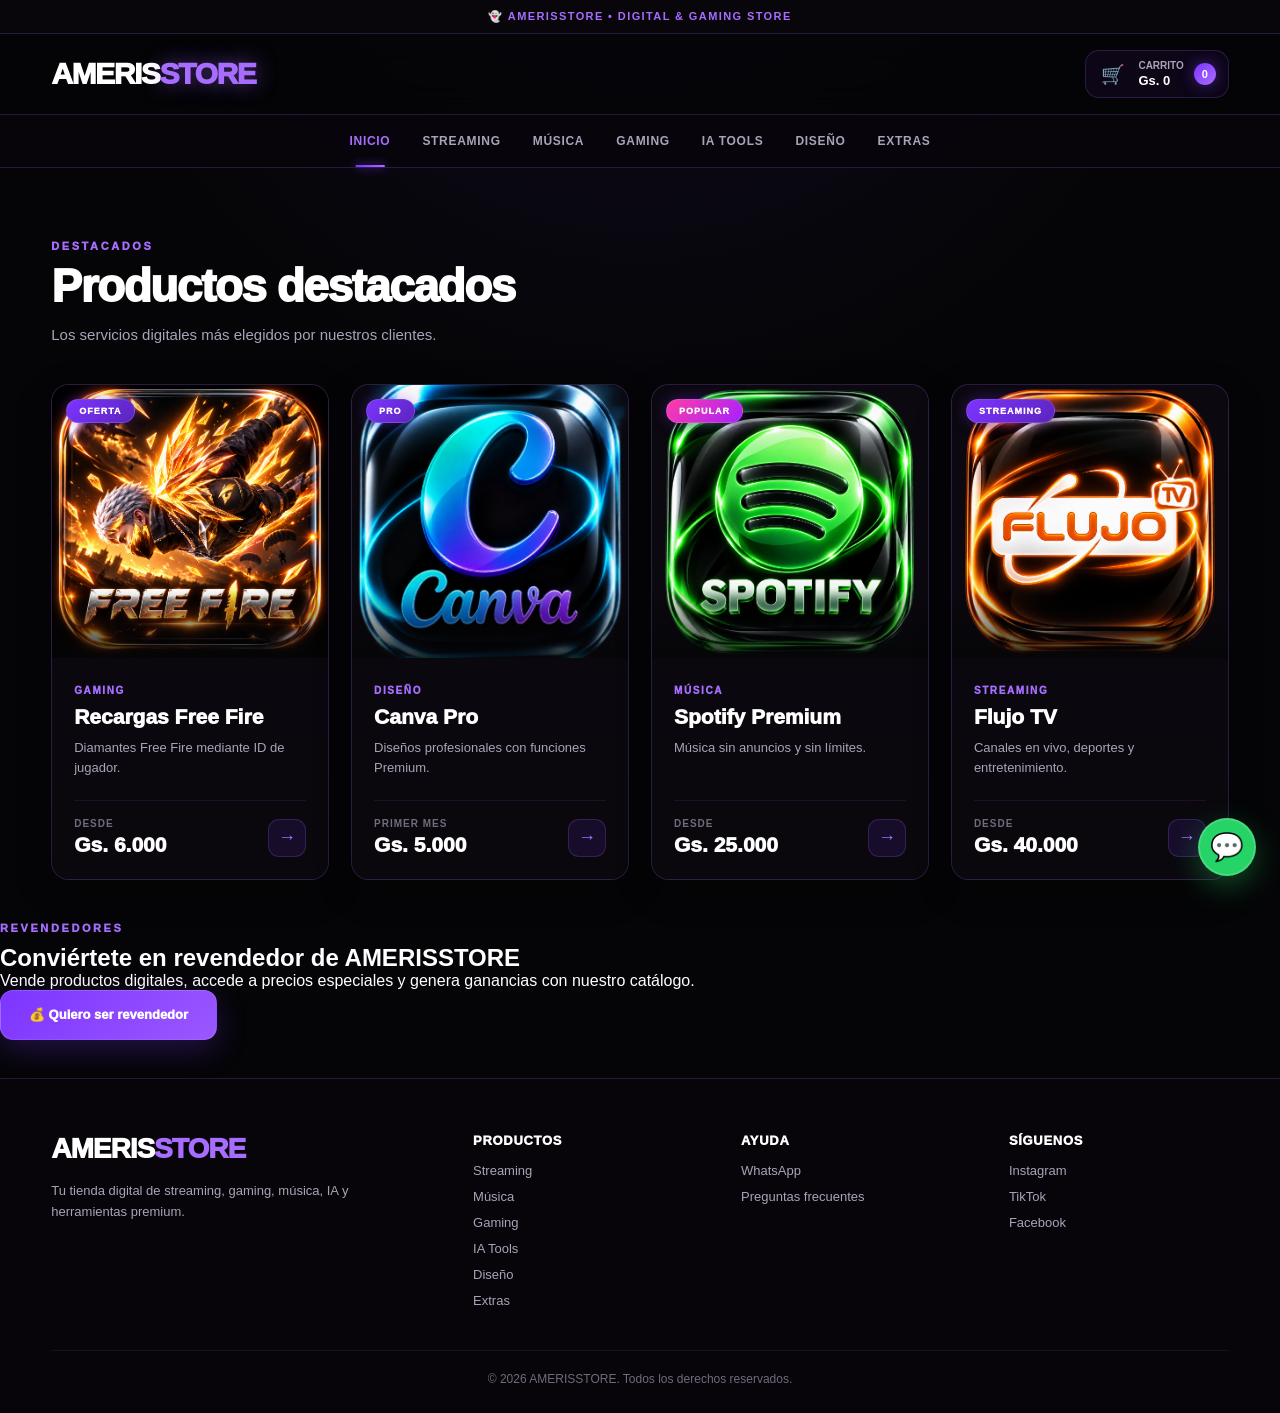
==== index.html @ 6c55abb4 "Update index.html" ====
<!DOCTYPE html>

<html lang="es">


<head>


<meta charset="UTF-8">


<meta name="viewport" content="width=device-width, initial-scale=1.0">



<meta
name="description"
content="AMERISSTORE - Streaming, gaming, música, inteligencia artificial y servicios digitales."
>



<title>

AMERISSTORE | Digital Store

</title>





<!-- CSS -->

<link rel="stylesheet" href="style.css">

<link rel="stylesheet" href="animaciones.css">



</head>





<body>






<!-- =========================
TOP BAR
========================= -->


<div class="top-bar">


<span>

👻 AMERISSTORE • DIGITAL & GAMING STORE

</span>


</div>









<!-- =========================
HEADER
========================= -->


<header class="header">


<div class="header-container">






<!-- LOGO -->


<a

href="index.html"

class="logo">


AMERIS<span>STORE</span>


</a>








<!-- CARRITO -->


<a

href="carrito.html"

class="cart-button"

id="cart-button">



<span class="cart-icon">

🛒

</span>





<div class="cart-info">


<span>

Carrito

</span>



<strong id="cart-total">

Gs. 0

</strong>



</div>






<span

class="cart-count"

id="cart-count">


0


</span>




</a>









<!-- MENU MOVIL -->


<button

class="menu-toggle"

id="menu-toggle">


☰


</button>




</div>


</header>









<!-- =========================
MENU PRINCIPAL
========================= -->


<nav

class="menu"

id="main-menu">



<a

href="index.html"

class="active">


INICIO

</a>





<a

href="streaming.html">


STREAMING

</a>





<a

href="musica.html">


MÚSICA

</a>





<a

href="gaming.html">


GAMING

</a>





<a

href="ia.html">


IA TOOLS

</a>





<a

href="diseno.html">


DISEÑO

</a>





<a

href="extras.html">


EXTRAS

</a>




</nav>









<!-- =========================
CONTENIDO
========================= -->


<main>
<!-- =========================
PRODUCTOS DESTACADOS
========================= -->


<section 
class="featured"
id="productos">



<div class="section-title fade-up">


<span class="section-label">

DESTACADOS

</span>




<h1>

Productos destacados

</h1>




<p>

Los servicios digitales más elegidos por nuestros clientes.

</p>



</div>









<div class="products-grid">







<!-- =========================
FREE FIRE
========================= -->


<article class="product-card fade-up hover-lift">


<a href="freefire.html">



<div class="product-image image-zoom">



<img

src="assets/productos/freefire.png"

alt="Recargas Free Fire"

loading="lazy"

>




<span class="product-badge badge-pulse">

OFERTA

</span>



</div>







<div class="product-info">



<span class="product-category">

GAMING

</span>





<h2>

Recargas Free Fire

</h2>





<p>

Diamantes Free Fire mediante ID de jugador.

</p>







<div class="product-bottom">



<div class="price">


<small>

Desde

</small>



<strong>

Gs. 6.000

</strong>



</div>




<span class="product-arrow">

→

</span>



</div>




</div>



</a>


</article>









<!-- =========================
CANVA PRO
========================= -->


<article class="product-card fade-up hover-lift">


<a href="producto.html?id=canva">



<div class="product-image image-zoom">



<img

src="assets/productos/canva.png"

alt="Canva Pro"

loading="lazy"

>




<span class="product-badge">

PRO

</span>



</div>







<div class="product-info">



<span class="product-category">

DISEÑO

</span>





<h2>

Canva Pro

</h2>





<p>

Diseños profesionales con funciones Premium.

</p>







<div class="product-bottom">



<div class="price">


<small>

Primer mes

</small>



<strong>

Gs. 5.000

</strong>



</div>




<span class="product-arrow">

→

</span>



</div>




</div>



</a>


</article>









<!-- =========================
SPOTIFY
========================= -->


<article class="product-card fade-up hover-lift">


<a href="producto.html?id=spotify">



<div class="product-image image-zoom">



<img

src="assets/productos/spotify.png"

alt="Spotify Premium"

loading="lazy"

>




<span class="product-badge popular">

POPULAR

</span>



</div>







<div class="product-info">



<span class="product-category">

MÚSICA

</span>





<h2>

Spotify Premium

</h2>





<p>

Música sin anuncios y sin límites.

</p>







<div class="product-bottom">



<div class="price">


<small>

Desde

</small>



<strong>

Gs. 25.000

</strong>



</div>




<span class="product-arrow">

→

</span>



</div>




</div>



</a>


</article>









<!-- =========================
FLUJO TV
========================= -->


<article class="product-card fade-up hover-lift">


<a href="producto.html?id=flujotv">



<div class="product-image image-zoom">



<img

src="assets/productos/flujotv.png"

alt="Flujo TV"

loading="lazy"

>




<span class="product-badge">

STREAMING

</span>



</div>







<div class="product-info">



<span class="product-category">

STREAMING

</span>





<h2>

Flujo TV

</h2>





<p>

Canales en vivo, deportes y entretenimiento.

</p>







<div class="product-bottom">



<div class="price">


<small>

Desde

</small>



<strong>

Gs. 40.000

</strong>



</div>




<span class="product-arrow">

→

</span>



</div>




</div>



</a>


</article>







</div>



</section>
<!-- =========================
REVendedores
========================= -->


<section class="reseller-home fade-up">



<span class="section-label">

REVendedores

</span>





<h2>

Conviértete en revendedor de AMERISSTORE

</h2>






<p>

Vende productos digitales, accede a precios especiales y genera ganancias con nuestro catálogo.

</p>







<a

href="https://wa.me/595981841136?text=Hola%20AMERISSTORE,%20estoy%20interesado%20en%20trabajar%20con%20ustedes%20como%20revendedor."

target="_blank"

rel="noopener noreferrer"

class="btn-primary button-animation">


💰 Quiero ser revendedor


</a>





</section>









<!-- =========================
WHATSAPP FLOTANTE
========================= -->


<a

href="https://wa.me/595981841136?text=Hola%20AMERISSTORE,%20quiero%20consultar%20por%20un%20producto."

target="_blank"

rel="noopener noreferrer"

class="floating-whatsapp"

aria-label="WhatsApp">


💬


</a>









<!-- =========================
FOOTER
========================= -->


<footer class="footer">



<div class="footer-container">





<div class="footer-brand">



<a

href="index.html"

class="footer-logo">


AMERIS<span>STORE</span>


</a>




<p>

Tu tienda digital de streaming, gaming, música, IA y herramientas premium.

</p>



</div>









<div class="footer-column">



<h3>

Productos

</h3>




<a href="streaming.html">

Streaming

</a>




<a href="musica.html">

Música

</a>




<a href="gaming.html">

Gaming

</a>




<a href="ia.html">

IA Tools

</a>




<a href="diseno.html">

Diseño

</a>




<a href="extras.html">

Extras

</a>



</div>









<div class="footer-column">



<h3>

Ayuda

</h3>




<a

href="https://wa.me/595981841136"

target="_blank">

WhatsApp

</a>




<a href="#">

Preguntas frecuentes

</a>



</div>









<div class="footer-column">



<h3>

Síguenos

</h3>




<a href="#">

Instagram

</a>




<a href="#">

TikTok

</a>




<a href="#">

Facebook

</a>



</div>







</div>









<div class="footer-bottom">


<p>

© 2026 AMERISSTORE. Todos los derechos reservados.

</p>



</div>






</footer>









<!-- =========================
SCRIPT
========================= -->


<script src="script.js"></script>





</body>


</html>
---- style.css ----
/* =========================================================
   AMERISSTORE
   CLEAN GENGAR THEME
   Negro + Morado + Blanco
========================================================= */

:root {
  --bg: #050507;
  --bg-soft: #09070d;
  --bg-2: #0d0913;
  --card: #110b19;
  --card-hover: #171020;

  --purple: #7c35ff;
  --purple-light: #a76dff;
  --purple-soft: rgba(124, 53, 255, 0.12);
  --purple-border: rgba(167, 109, 255, 0.22);

  --pink: #ff3ca6;

  --white: #ffffff;
  --text: #f5f3f8;
  --gray: #aaa3b8;
  --gray-dark: #716b7c;

  --border: rgba(167, 109, 255, 0.20);
  --border-hover: rgba(167, 109, 255, 0.62);

  --shadow: 0 18px 45px rgba(0, 0, 0, 0.35);
  --purple-shadow: 0 0 28px rgba(124, 53, 255, 0.22);
}

/* =========================================================
   RESET
========================================================= */

* {
  margin: 0;
  padding: 0;
  box-sizing: border-box;
}

html {
  scroll-behavior: smooth;
}

body {
  min-height: 100vh;
  overflow-x: hidden;
  background:
    radial-gradient(circle at 50% -10%, rgba(124, 53, 255, 0.09), transparent 34%),
    var(--bg);
  color: var(--white);
  font-family: Inter, Arial, Helvetica, sans-serif;
}

a {
  color: inherit;
  text-decoration: none;
}

button,
input {
  font: inherit;
}

button {
  border: 0;
}

img {
  display: block;
  max-width: 100%;
}

.hidden {
  display: none !important;
}

::selection {
  background: var(--purple);
  color: var(--white);
}

::-webkit-scrollbar {
  width: 9px;
}

::-webkit-scrollbar-track {
  background: var(--bg);
}

::-webkit-scrollbar-thumb {
  background: linear-gradient(180deg, var(--purple), #4b188c);
  border-radius: 20px;
}

/* =========================================================
   INDEX - TOP BAR
========================================================= */

.top-bar {
  min-height: 34px;
  padding: 8px 20px;
  display: flex;
  align-items: center;
  justify-content: center;
  background: #08060b;
  border-bottom: 1px solid var(--border);
  color: var(--purple-light);
  font-size: 11px;
  font-weight: 800;
  letter-spacing: 1.4px;
  text-align: center;
}

/* =========================================================
   INDEX - HEADER
========================================================= */

.header {
  position: sticky;
  top: 0;
  z-index: 1000;
  background: rgba(5, 5, 7, 0.90);
  backdrop-filter: blur(18px);
  -webkit-backdrop-filter: blur(18px);
  border-bottom: 1px solid var(--border);
}

.header-container {
  width: min(92%, 1400px);
  min-height: 80px;
  margin: auto;
  display: flex;
  align-items: center;
  justify-content: space-between;
  gap: 24px;
}

.logo {
  display: inline-flex;
  align-items: center;
  color: var(--white);
  font-size: 30px;
  font-weight: 1000;
  letter-spacing: -1.4px;
  white-space: nowrap;
}

.logo span {
  color: var(--purple-light);
  text-shadow: 0 0 20px rgba(167, 109, 255, 0.50);
}

.user-area {
  margin-left: auto;
  display: flex;
  align-items: center;
}

.cart-button {
  display: flex;
  align-items: center;
  gap: 10px;
  min-height: 48px;
  padding: 8px 12px;
  background: rgba(124, 53, 255, 0.07);
  border: 1px solid var(--border);
  border-radius: 14px;
  color: var(--white);
  transition: 0.25s ease;
}

.cart-button:hover {
  transform: translateY(-2px);
  background: rgba(124, 53, 255, 0.14);
  border-color: var(--border-hover);
  box-shadow: var(--purple-shadow);
}

.cart-icon {
  display: grid;
  place-items: center;
  width: 30px;
  height: 30px;
  font-size: 19px;
}

.cart-info {
  display: flex;
  flex-direction: column;
  gap: 2px;
}

.cart-info span {
  color: var(--gray);
  font-size: 10px;
  font-weight: 700;
  text-transform: uppercase;
}

.cart-info strong {
  color: var(--white);
  font-size: 13px;
  font-weight: 900;
}

.cart-count {
  display: grid;
  place-items: center;
  min-width: 22px;
  height: 22px;
  padding: 0 6px;
  border-radius: 50px;
  background: linear-gradient(135deg, var(--purple), var(--purple-light));
  color: var(--white);
  font-size: 11px;
  font-weight: 900;
  box-shadow: 0 0 15px rgba(124, 53, 255, 0.50);
}

.menu-toggle {
  display: none;
  width: 42px;
  height: 42px;
  align-items: center;
  justify-content: center;
  background: var(--purple-soft);
  border: 1px solid var(--border);
  border-radius: 12px;
  color: var(--white);
  cursor: pointer;
  font-size: 20px;
}

/* =========================================================
   INDEX - MENU
========================================================= */

.menu {
  min-height: 52px;
  padding: 0 25px;
  display: flex;
  justify-content: center;
  align-items: center;
  gap: 32px;
  background: rgba(8, 6, 11, 0.96);
  border-bottom: 1px solid var(--border);
}

.menu a {
  position: relative;
  min-height: 52px;
  display: flex;
  align-items: center;
  color: var(--gray);
  font-size: 12px;
  font-weight: 900;
  letter-spacing: 0.7px;
  white-space: nowrap;
  transition: 0.25s ease;
}

.menu a::after {
  content: "";
  position: absolute;
  left: 50%;
  bottom: 0;
  width: 0;
  height: 2px;
  transform: translateX(-50%);
  background: linear-gradient(90deg, var(--purple), var(--purple-light));
  box-shadow: 0 0 10px var(--purple);
  transition: 0.25s ease;
}

.menu a:hover,
.menu a.active {
  color: var(--purple-light);
}

.menu a:hover::after,
.menu a.active::after {
  width: 70%;
}

/* =========================================================
   SHARED SECTION TITLES
========================================================= */

.section-title {
  width: min(92%, 1400px);
  margin: 0 auto 36px;
  text-align: left;
}

.section-label,
.section-title > span {
  display: inline-block;
  margin-bottom: 10px;
  color: var(--purple-light);
  font-size: 11px;
  font-weight: 1000;
  letter-spacing: 2.6px;
  text-transform: uppercase;
}

.section-title h1,
.section-title h2 {
  color: var(--white);
  font-size: clamp(32px, 4vw, 46px);
  line-height: 1.06;
  font-weight: 1000;
  letter-spacing: -1.5px;
}

.section-title p {
  max-width: 650px;
  margin-top: 12px;
  color: var(--gray);
  font-size: 15px;
  line-height: 1.65;
}

/* =========================================================
   INDEX - FEATURED PRODUCTS
========================================================= */

.featured {
  padding: 68px 0 38px;
}

.products-grid {
  width: min(92%, 1400px);
  margin: auto;
  display: grid;
  grid-template-columns: repeat(4, minmax(0, 1fr));
  gap: 22px;
}

.product-card {
  position: relative;
  overflow: hidden;
  background: linear-gradient(180deg, #120c1b 0%, #0a080d 100%);
  border: 1px solid var(--border);
  border-radius: 18px;
  box-shadow: 0 12px 35px rgba(0, 0, 0, 0.25);
  transition: transform 0.3s ease, border-color 0.3s ease, box-shadow 0.3s ease;
}

.product-card:hover {
  transform: translateY(-7px);
  border-color: var(--border-hover);
  box-shadow:
    0 18px 45px rgba(0, 0, 0, 0.40),
    0 0 25px rgba(124, 53, 255, 0.17);
}

.product-image {
  position: relative;
  height: 275px;
  overflow: hidden;
  background: #0b080f;
  border-bottom: 1px solid rgba(167, 109, 255, 0.10);
}

.product-image img {
  width: 100%;
  height: 100%;
  padding: 0;
  object-fit: cover;
  object-position: center;
  transition: transform 0.45s ease;
}

.product-image::after {
  content: "";
  position: absolute;
  left: 0;
  right: 0;
  bottom: 0;
  height: 70px;
  pointer-events: none;
  background: linear-gradient(to bottom, transparent, rgba(5, 5, 7, 0.88));
}

.product-card:hover .product-image img {
  transform: scale(1.07);
}

.product-badge {
  position: absolute;
  top: 14px;
  left: 14px;
  z-index: 5;
  padding: 6px 12px;
  border: 1px solid rgba(255, 255, 255, 0.12);
  border-radius: 50px;
  background: linear-gradient(135deg, var(--purple), #5c24bd);
  color: var(--white);
  font-size: 9px;
  font-weight: 1000;
  letter-spacing: 1px;
  box-shadow: 0 0 15px rgba(124, 53, 255, 0.35);
}

.product-badge.popular {
  background: linear-gradient(135deg, var(--pink), #a621ff);
}

.product-info {
  position: relative;
  z-index: 2;
  margin-top: -2px;
  padding: 22px;
  background: linear-gradient(180deg, rgba(10, 7, 14, 0.98), #0a080d);
}

.product-category {
  display: inline-block;
  margin-bottom: 8px;
  color: var(--purple-light);
  font-size: 10px;
  font-weight: 1000;
  letter-spacing: 1.6px;
  text-transform: uppercase;
}

.product-info h2,
.product-info h3 {
  color: var(--white);
  font-size: 21px;
  line-height: 1.2;
  font-weight: 1000;
}

.product-info p {
  min-height: 42px;
  margin-top: 9px;
  color: var(--gray);
  font-size: 13px;
  line-height: 1.55;
}

.product-bottom {
  margin-top: 20px;
  padding-top: 17px;
  display: flex;
  align-items: flex-end;
  justify-content: space-between;
  gap: 14px;
  border-top: 1px solid rgba(167, 109, 255, 0.10);
}

.price {
  display: flex;
  flex-direction: column;
  align-items: flex-start;
  gap: 4px;
}

.price small {
  color: var(--gray-dark);
  font-size: 10px;
  font-weight: 800;
  text-transform: uppercase;
  letter-spacing: 1px;
}

.price strong {
  color: var(--white);
  font-size: 21px;
  font-weight: 1000;
}

.price-values {
  display: flex;
  align-items: center;
  flex-wrap: wrap;
  gap: 9px;
}

.price del {
  color: #6f6878;
  font-size: 12px;
  font-weight: 700;
}

.product-arrow {
  display: grid;
  place-items: center;
  flex-shrink: 0;
  width: 38px;
  height: 38px;
  border: 1px solid var(--border);
  border-radius: 11px;
  background: var(--purple-soft);
  color: var(--purple-light);
  font-size: 18px;
  font-weight: 900;
  transition: 0.25s ease;
}

.product-card:hover .product-arrow {
  transform: translateX(3px);
  background: var(--purple);
  border-color: var(--purple);
  color: var(--white);
  box-shadow: 0 0 18px rgba(124, 53, 255, 0.40);
}

/* =========================================================
   BUTTONS
========================================================= */

.btn-primary {
  display: inline-flex;
  align-items: center;
  justify-content: center;
  min-height: 50px;
  padding: 0 28px;
  border: 1px solid rgba(255, 255, 255, 0.12);
  border-radius: 13px;
  background: linear-gradient(135deg, var(--purple), #9b57ff);
  color: var(--white);
  font-size: 13px;
  font-weight: 1000;
  box-shadow: 0 10px 30px rgba(124, 53, 255, 0.25);
  transition: 0.25s ease;
}

.btn-primary:hover {
  transform: translateY(-3px);
  box-shadow:
    0 15px 35px rgba(124, 53, 255, 0.40),
    0 0 22px rgba(124, 53, 255, 0.24);
}

/* =========================================================
   INDEX - RESELLERS
========================================================= */

.reseller-section {
  position: relative;
  width: min(92%, 1400px);
  margin: 86px auto 0;
  padding: 58px 38px;
  overflow: hidden;
  text-align: center;
  background:
    radial-gradient(circle at 50% 0%, rgba(124, 53, 255, 0.15), transparent 38%),
    linear-gradient(145deg, #100a18, #08060c);
  border: 1px solid var(--border);
  border-radius: 26px;
  box-shadow: var(--shadow);
}

.reseller-section .section-title {
  width: 100%;
  max-width: 760px;
  margin: 0 auto 40px;
  text-align: center;
}

.reseller-grid {
  display: grid;
  grid-template-columns: repeat(4, minmax(0, 1fr));
  gap: 18px;
  margin-bottom: 36px;
}

.reseller-card {
  padding: 28px 20px;
  background: rgba(10, 7, 14, 0.78);
  border: 1px solid rgba(167, 109, 255, 0.16);
  border-radius: 18px;
  transition: 0.28s ease;
}

.reseller-card:hover {
  transform: translateY(-6px);
  border-color: var(--border-hover);
  background: rgba(18, 11, 27, 0.92);
  box-shadow: 0 14px 35px rgba(0, 0, 0, 0.25);
}

.reseller-icon {
  display: grid;
  place-items: center;
  width: 48px;
  height: 48px;
  margin: 0 auto 17px;
  background: var(--purple-soft);
  border: 1px solid var(--border);
  border-radius: 14px;
  font-size: 23px;
}

.reseller-card h3 {
  color: var(--white);
  font-size: 18px;
  font-weight: 900;
}

.reseller-card p {
  margin-top: 9px;
  color: var(--gray);
  font-size: 13px;
  line-height: 1.55;
}

/* =========================================================
   INDEX - FINAL CTA
========================================================= */

.final-contact {
  width: min(92%, 1050px);
  margin: 86px auto;
  padding: 62px 32px;
  text-align: center;
  background:
    radial-gradient(circle at 50% 0%, rgba(124, 53, 255, 0.16), transparent 45%),
    #0b080f;
  border: 1px solid var(--border);
  border-radius: 25px;
}

.final-contact h2 {
  margin-top: 7px;
  color: var(--white);
  font-size: clamp(30px, 4vw, 44px);
  line-height: 1.08;
  font-weight: 1000;
  letter-spacing: -1.2px;
}

.final-contact p {
  max-width: 600px;
  margin: 15px auto 28px;
  color: var(--gray);
  font-size: 15px;
  line-height: 1.65;
}

/* =========================================================
   WHATSAPP FLOATING
========================================================= */

.floating-whatsapp {
  position: fixed;
  right: 24px;
  bottom: 24px;
  z-index: 999;
  display: grid;
  place-items: center;
  width: 58px;
  height: 58px;
  border: 2px solid rgba(255, 255, 255, 0.16);
  border-radius: 50%;
  background: #25d366;
  color: #fff;
  font-size: 27px;
  box-shadow: 0 10px 30px rgba(37, 211, 102, 0.34);
  transition: 0.25s ease;
}

.floating-whatsapp:hover {
  transform: translateY(-4px) scale(1.05);
}

/* =========================================================
   INDEX FOOTER
========================================================= */

.footer {
  margin-top: 38px;
  background: #070509;
  border-top: 1px solid var(--border);
}

.footer-container {
  width: min(92%, 1400px);
  margin: auto;
  padding: 54px 0 42px;
  display: grid;
  grid-template-columns: 1.7fr 1fr 1fr 1fr;
  gap: 48px;
}

.footer-brand {
  max-width: 380px;
}

.footer-logo {
  display: inline-block;
  color: var(--white);
  font-size: 28px;
  font-weight: 1000;
  letter-spacing: -1px;
}

.footer-logo span {
  color: var(--purple-light);
}

.footer-brand p {
  margin-top: 15px;
  color: var(--gray);
  font-size: 13px;
  line-height: 1.65;
}

.footer-column {
  display: flex;
  flex-direction: column;
  align-items: flex-start;
  gap: 11px;
}

.footer-column h3 {
  margin-bottom: 4px;
  color: var(--white);
  font-size: 13px;
  font-weight: 1000;
  text-transform: uppercase;
  letter-spacing: 0.7px;
}

.footer-column a {
  color: var(--gray);
  font-size: 13px;
  transition: 0.22s ease;
}

.footer-column a:hover {
  color: var(--purple-light);
}

.footer-bottom {
  width: min(92%, 1400px);
  margin: auto;
  padding: 21px 0 27px;
  border-top: 1px solid rgba(167, 109, 255, 0.10);
  color: var(--gray-dark);
  font-size: 12px;
  text-align: center;
}

/* =========================================================
   STORE NOTIFICATION
========================================================= */

.store-notification {
  position: fixed;
  left: 50%;
  bottom: 30px;
  z-index: 9999;
  padding: 13px 20px;
  opacity: 0;
  transform: translate(-50%, 30px);
  background: rgba(18, 11, 27, 0.96);
  border: 1px solid var(--purple-light);
  border-radius: 12px;
  color: #fff;
  font-size: 13px;
  font-weight: 800;
  box-shadow: 0 10px 35px rgba(124, 53, 255, 0.30);
  transition: 0.3s ease;
  pointer-events: none;
  white-space: nowrap;
}

.store-notification.show {
  opacity: 1;
  transform: translate(-50%, 0);
}

/* =========================================================
   CATEGORY CATALOG PAGES
   Used by script.js renderCatalogo()
========================================================= */

.catalog-page,
.catalog-section {
  width: min(92%, 1400px);
  margin: 0 auto;
  padding: 60px 0;
}

.catalog-filters,
.filters {
  display: flex;
  flex-wrap: wrap;
  gap: 10px;
  margin: 0 auto 28px;
}

.filter-btn {
  min-height: 40px;
  padding: 0 16px;
  border: 1px solid var(--border);
  border-radius: 50px;
  background: #0c0911;
  color: var(--gray);
  cursor: pointer;
  font-size: 12px;
  font-weight: 800;
  transition: 0.22s ease;
}

.filter-btn:hover,
.filter-btn.active {
  background: var(--purple);
  border-color: var(--purple);
  color: #fff;
}

#catalogGrid,
.catalog-grid {
  display: grid;
  grid-template-columns: repeat(4, minmax(0, 1fr));
  gap: 22px;
}

.catalog-card {
  overflow: hidden;
  background: linear-gradient(180deg, #120c1b, #0a080d);
  border: 1px solid var(--border);
  border-radius: 18px;
  transition: 0.28s ease;
}

.catalog-card:hover {
  transform: translateY(-6px);
  border-color: var(--border-hover);
  box-shadow: var(--purple-shadow);
}

.catalog-image-wrap {
  position: relative;
  height: 240px;
  overflow: hidden;
  background: #0b080f;
}

.catalog-image-wrap img {
  width: 100%;
  height: 100%;
  object-fit: cover;
}

.catalog-badge {
  position: absolute;
  top: 13px;
  left: 13px;
  z-index: 2;
  padding: 6px 10px;
  border-radius: 50px;
  background: linear-gradient(135deg, var(--purple), var(--pink));
  color: #fff;
  font-size: 9px;
  font-weight: 1000;
}

.catalog-overlay {
  position: absolute;
  inset: auto 0 0 0;
  height: 70px;
  background: linear-gradient(to bottom, transparent, rgba(5, 5, 7, 0.9));
  pointer-events: none;
}

.catalog-content {
  padding: 20px;
}

.catalog-category {
  color: var(--purple-light);
  font-size: 10px;
  font-weight: 1000;
  letter-spacing: 1.4px;
  text-transform: uppercase;
}

.catalog-title {
  margin-top: 7px;
  color: #fff;
  font-size: 19px;
  font-weight: 1000;
}

.catalog-description {
  min-height: 42px;
  margin-top: 8px;
  color: var(--gray);
  font-size: 13px;
  line-height: 1.55;
}

.catalog-price {
  margin-top: 16px;
}

.catalog-price strong {
  color: #fff;
  font-size: 20px;
  font-weight: 1000;
}

.catalog-btn {
  width: 100%;
  min-height: 44px;
  margin-top: 16px;
  border-radius: 10px;
  background: linear-gradient(135deg, var(--purple), var(--purple-light));
  color: #fff;
  cursor: pointer;
  font-weight: 900;
}

/* =========================================================
   ANIMATIONS
========================================================= */

@keyframes ffStep {
  from {
    opacity: 0;
    transform: translateY(14px);
  }
  to {
    opacity: 1;
    transform: translateY(0);
  }
}

/* =========================================================
   RESPONSIVE
========================================================= */

@media (max-width: 1100px) {
  .products-grid,
  #catalogGrid,
  .catalog-grid {
    grid-template-columns: repeat(2, minmax(0, 1fr));
  }

  .reseller-grid {
    grid-template-columns: repeat(2, minmax(0, 1fr));
  }

  .footer-container {
    grid-template-columns: repeat(2, minmax(0, 1fr));
  }
}

@media (max-width: 850px) {
  .header-container {
    min-height: 70px;
  }

  .logo {
    font-size: 25px;
  }

  .cart-info {
    display: none;
  }

  .menu-toggle {
    display: flex;
  }

  .menu {
    display: none;
    width: 100%;
    height: auto;
    padding: 12px 4% 18px;
    flex-direction: column;
    align-items: stretch;
    gap: 4px;
  }

  .menu.open {
    display: flex;
  }

  .menu a {
    min-height: 44px;
    padding: 0 14px;
    border-radius: 10px;
  }

  .menu a::after {
    display: none;
  }

  .menu a:hover,
  .menu a.active {
    background: var(--purple-soft);
  }


}

@media (max-width: 600px) {
  .top-bar {
    min-height: 30px;
    padding: 7px 12px;
    font-size: 9px;
    letter-spacing: 1px;
  }

  .header-container {
    width: 92%;
    min-height: 64px;
    gap: 9px;
  }

  .logo {
    font-size: 21px;
  }

  .cart-button {
    min-height: 40px;
    padding: 6px 8px;
    gap: 6px;
  }

  .cart-icon {
    width: 26px;
    height: 26px;
    font-size: 16px;
  }

  .cart-count {
    min-width: 19px;
    height: 19px;
    font-size: 9px;
  }

  .featured {
    padding-top: 42px;
  }

  .section-title {
    width: 92%;
    margin-bottom: 27px;
  }

  .section-title h1,
  .section-title h2 {
    font-size: 30px;
  }

  .section-title p {
    font-size: 13px;
  }

  .products-grid,
  #catalogGrid,
  .catalog-grid {
    width: 92%;
    grid-template-columns: 1fr;
    gap: 18px;
  }

  .product-image {
    height: 240px;
  }

  .product-info p {
    min-height: 0;
  }

  .reseller-section {
    width: 92%;
    margin-top: 58px;
    padding: 40px 18px;
    border-radius: 22px;
  }

  .reseller-grid {
    grid-template-columns: 1fr;
    gap: 14px;
  }

  .reseller-section .btn-primary,
  .final-contact .btn-primary {
    width: 100%;
  }

  .final-contact {
    width: 92%;
    margin: 58px auto;
    padding: 46px 20px;
  }

  .footer-container {
    width: 92%;
    padding: 42px 0 32px;
    grid-template-columns: 1fr;
    gap: 30px;
  }

  .floating-whatsapp {
    right: 18px;
    bottom: 18px;
    width: 54px;
    height: 54px;
    font-size: 25px;
  }

  .store-notification {
    width: calc(100% - 40px);
    bottom: 84px;
    text-align: center;
    white-space: normal;
  }


  .summary-row,
  .quantity-box,
  .total-box {
    align-items: flex-start;
    flex-direction: column;
  }

  .summary-row {
    gap: 5px;
  }

  .summary-row strong {
    text-align: left;
  }

  .product-grid {
    grid-template-columns: 1fr;
  }

  .catalog-image-wrap {
    height: 240px;
  }
}
/* =========================================================
   FREE FIRE
   FIX EXTRAS + NOVEDADES + FAQ
   COMPATIBLE CON TU HTML ACTUAL
========================================================= */


/* =========================================================
   EXTRAS
========================================================= */

#extras {
    width: min(92%, 1150px);
    margin: 70px auto 0;
}


#extras .section-title {
    width: 100%;
    margin: 0 0 30px;
}


#extras .product-grid {
    width: 100%;

    display: grid;

    grid-template-columns:
        repeat(3, minmax(0, 1fr));

    gap: 18px;
}


#extras .product-card {
    position: relative;

    width: 100%;

    min-width: 0;

    padding: 28px 22px;

    display: flex;

    flex-direction: column;

    align-items: flex-start;

    text-align: left;

    background:
        radial-gradient(
            circle at 100% 0%,
            rgba(124, 53, 255, 0.12),
            transparent 45%
        ),
        linear-gradient(
            180deg,
            #110b19,
            #09070d
        );

    border:
        1px solid rgba(167, 109, 255, 0.20);

    border-radius: 18px;

    overflow: hidden;

    transition: 0.28s ease;
}


#extras .product-card:hover {
    transform: translateY(-5px);

    border-color: #8f4cff;

    box-shadow:
        0 18px 40px rgba(0, 0, 0, 0.32),
        0 0 20px rgba(124, 53, 255, 0.15);
}


#extras .product-icon {
    width: 52px;

    height: 52px;

    margin: 0 0 18px;

    display: grid;

    place-items: center;

    background:
        rgba(124, 53, 255, 0.11);

    border:
        1px solid rgba(167, 109, 255, 0.18);

    border-radius: 14px;

    font-size: 24px;
}


#extras .product-card h3 {
    margin: 0;

    color: #ffffff;

    font-size: 19px;

    font-weight: 1000;
}


#extras .product-card strong {
    display: block;

    margin: 12px 0 20px;

    color: #a76dff;

    font-size: 20px;

    font-weight: 1000;
}


#extras .buy-button {
    width: 100%;

    min-height: 44px;

    margin-top: auto;

    background:
        rgba(124, 53, 255, 0.12);

    border:
        1px solid rgba(167, 109, 255, 0.25);

    border-radius: 10px;

    color: #ffffff;

    cursor: pointer;

    font-size: 11px;

    font-weight: 1000;

    transition: 0.25s ease;
}


#extras .buy-button:hover {
    background: #7c35ff;

    border-color: #7c35ff;

    box-shadow:
        0 0 20px rgba(124, 53, 255, 0.25);
}


/* =========================================================
   NOVEDADES - TARJETA HORIZONTAL
========================================================= */

.ff-news-section {
    width: min(92%, 1150px);
    margin: 80px auto 0;
}


.ff-news-section .section-title {
    width: 100%;
    margin-bottom: 30px;
}


.ff-news-card {
    width: 100%;

    min-height: 360px;

    display: grid;

    grid-template-columns:
        0.9fr 1.1fr;

    overflow: hidden;

    background:
        radial-gradient(
            circle at 20% 20%,
            rgba(124, 53, 255, 0.16),
            transparent 40%
        ),
        linear-gradient(
            145deg,
            #110b19,
            #08060c
        );

    border:
        1px solid rgba(167, 109, 255, 0.22);

    border-radius: 24px;

    box-shadow:
        0 18px 45px rgba(0, 0, 0, 0.30),
        0 0 30px rgba(124, 53, 255, 0.08);

    transition: 0.3s ease;
}


.ff-news-card:hover {
    transform: translateY(-4px);

    border-color:
        rgba(167, 109, 255, 0.45);

    box-shadow:
        0 22px 50px rgba(0, 0, 0, 0.36),
        0 0 32px rgba(124, 53, 255, 0.13);
}


.ff-news-content {
    padding: 44px 40px;

    display: flex;

    flex-direction: column;

    justify-content: center;

    align-items: flex-start;
}


.ff-news-tag {
    display: inline-flex;

    padding: 7px 12px;

    background:
        rgba(124, 53, 255, 0.12);

    border:
        1px solid rgba(167, 109, 255, 0.25);

    border-radius: 50px;

    color: #a76dff;

    font-size: 9px;

    font-weight: 1000;

    letter-spacing: 1.2px;
}


.ff-news-content h3 {
    margin-top: 14px;

    color: #ffffff;

    font-size: clamp(28px, 3vw, 40px);

    line-height: 1.05;

    font-weight: 1000;

    letter-spacing: -1.2px;
}


.ff-news-content p {
    margin-top: 16px;

    max-width: 450px;

    color: #aaa3b8;

    font-size: 14px;

    line-height: 1.7;
}


.ff-news-button {
    margin-top: 26px;

    min-height: 46px;

    padding: 0 22px;

    display: inline-flex;

    align-items: center;

    justify-content: center;

    background:
        linear-gradient(
            135deg,
            #7c35ff,
            #a76dff
        );

    border-radius: 11px;

    color: #ffffff;

    font-size: 11px;

    font-weight: 1000;

    transition: 0.25s ease;
}


.ff-news-button:hover {
    transform: translateY(-2px);

    box-shadow:
        0 10px 28px rgba(124, 53, 255, 0.35);
}


.ff-news-image {
    position: relative;

    min-height: 360px;

    overflow: hidden;
}


.ff-news-image::before {
    content: "";

    position: absolute;

    inset: 0;

    z-index: 1;

    background:
        linear-gradient(
            90deg,
            rgba(8, 6, 12, 0.96) 0%,
            rgba(8, 6, 12, 0.45) 18%,
            transparent 45%
        );

    pointer-events: none;
}


.ff-news-image img {
    width: 100%;

    height: 100%;

    object-fit: cover;

    object-position: center;

    transition: 0.45s ease;
}


.ff-news-card:hover .ff-news-image img {
    transform: scale(1.04);
}


/* =========================================================
   FAQ - BURBUJAS
========================================================= */

.ff-faq-grid {
    display: grid;

    grid-template-columns:
        repeat(2, minmax(0, 1fr));

    gap: 16px;
}


.ff-faq-card {
    padding: 22px 24px;

    display: flex;

    gap: 16px;

    align-items: flex-start;

    background:
        radial-gradient(
            circle at 100% 0%,
            rgba(124, 53, 255, 0.10),
            transparent 45%
        ),
        linear-gradient(
            180deg,
            #100b17,
            #09070d
        );

    border:
        1px solid rgba(167, 109, 255, 0.18);

    border-radius: 18px;

    transition: 0.25s ease;
}


.ff-faq-card:hover {
    transform: translateY(-3px);

    border-color:
        rgba(167, 109, 255, 0.45);

    box-shadow:
        0 12px 30px rgba(0, 0, 0, 0.22),
        0 0 18px rgba(124, 53, 255, 0.10);
}


.ff-faq-icon {
    flex-shrink: 0;

    width: 42px;

    height: 42px;

    display: grid;

    place-items: center;

    background:
        rgba(124, 53, 255, 0.11);

    border:
        1px solid rgba(167, 109, 255, 0.20);

    border-radius: 12px;

    color: #a76dff;

    font-size: 11px;

    font-weight: 1000;
}


.ff-faq-card h3 {
    color: #ffffff;

    font-size: 16px;

    font-weight: 900;
}


.ff-faq-card p {
    margin-top: 7px;

    color: #aaa3b8;

    font-size: 12px;

    line-height: 1.65;
}


/* =========================================================
   FOOTER FREE FIRE
========================================================= */

body > footer:not(.footer) {
    width: 100%;

    margin: 0;

    padding: 38px 20px;

    text-align: center;

    background: #070509;

    border-top:
        1px solid rgba(167, 109, 255, 0.18);
}


body > footer:not(.footer) h3 {
    color: #ffffff;

    font-size: 23px;

    font-weight: 1000;
}


body > footer:not(.footer) h3 span {
    color: #a76dff;
}


body > footer:not(.footer) p {
    margin-top: 9px;

    color: #716b7c;

    font-size: 12px;

    line-height: 1.5;
}


/* =========================================================
   TABLET
========================================================= */

@media (max-width: 900px) {

    #extras .product-grid {
        grid-template-columns:
            repeat(2, minmax(0, 1fr));
    }


    #extras .product-card:last-child {
        grid-column:
            span 2;
    }


    #noticias .news-card {
        grid-template-columns:
            1fr;
    }


    #noticias .news-image {
        height: 300px;
    }


    #noticias .news-image::after {
        background:
            linear-gradient(
                180deg,
                transparent 55%,
                rgba(8, 6, 12, 0.75)
            );
    }


    #faq .faq-list {
        grid-template-columns:
            1fr;
    }

}


/* =========================================================
   MÓVIL
========================================================= */

@media (max-width: 600px) {

    #extras,
    #noticias,
    #faq {
        width: 92%;

        margin-top: 58px;
    }


    #extras .product-grid {
        grid-template-columns:
            1fr;
    }


    #extras .product-card:last-child {
        grid-column:
            auto;
    }


    #extras .product-card {
        padding: 22px;
    }


    #noticias .news-card {
        border-radius: 18px;
    }


    #noticias .news-image {
        height: 220px;
    }


    #noticias .news-content {
        padding: 27px 21px;
    }


    #noticias .news-content .button {
        width: 100%;
    }


    #faq .faq-item {
        padding: 20px;
    }

}
/* =========================================================
   CARRITO GENERAL AMERISSTORE
========================================================= */

.store-cart-overlay {
    position: fixed;
    inset: 0;
    z-index: 9998;

    background: rgba(0, 0, 0, .68);

    opacity: 0;
    visibility: hidden;

    transition: .3s ease;
}

.store-cart-overlay.open {
    opacity: 1;
    visibility: visible;
}


/* PANEL */

.store-cart-drawer {
    position: fixed;

    top: 0;
    right: 0;

    z-index: 9999;

    width: min(430px, 92vw);
    height: 100vh;

    padding: 26px;

    display: flex;
    flex-direction: column;

    background:
        linear-gradient(
            180deg,
            #120b1c,
            #07050b
        );

    border-left:
        1px solid rgba(176,108,255,.24);

    box-shadow:
        -24px 0 60px rgba(0,0,0,.55);

    transform:
        translateX(105%);

    transition:
        transform .32s ease;
}

.store-cart-drawer.open {
    transform:
        translateX(0);
}


/* CABECERA */

.store-cart-head {
    display: flex;

    align-items: center;
    justify-content: space-between;

    gap: 20px;

    padding-bottom: 20px;

    border-bottom:
        1px solid rgba(176,108,255,.14);
}

.store-cart-head span {
    color: #b06cff;

    font-size: 10px;
    font-weight: 1000;

    letter-spacing: 2px;
}

.store-cart-head h2 {
    margin-top: 5px;

    color: #ffffff;

    font-size: 27px;
    font-weight: 1000;
}

.store-cart-close {
    width: 42px;
    height: 42px;

    display: grid;
    place-items: center;

    background:
        rgba(139,61,255,.12);

    border:
        1px solid rgba(176,108,255,.24);

    border-radius: 12px;

    color: #ffffff;

    cursor: pointer;

    font-size: 16px;

    transition: .25s ease;
}

.store-cart-close:hover {
    background:
        rgba(139,61,255,.24);

    border-color:
        #b06cff;
}


/* CONTENIDO */

.store-cart-items {
    flex: 1;

    padding: 20px 0;

    overflow-y: auto;
}


/* CARRITO VACÍO */

.store-cart-empty {
    min-height: 320px;

    display: flex;
    flex-direction: column;

    align-items: center;
    justify-content: center;

    text-align: center;

    color: #aaa3b8;
}

.store-cart-empty > div {
    margin-bottom: 14px;

    font-size: 44px;
}

.store-cart-empty h3 {
    color: #ffffff;

    font-size: 19px;
}

.store-cart-empty p {
    margin-top: 7px;

    color: #777080;

    font-size: 12px;
}


/* ITEM */

.store-cart-item {
    margin-bottom: 12px;
    padding: 16px;

    display: flex;

    align-items: center;
    justify-content: space-between;

    gap: 15px;

    background:
        rgba(255,255,255,.025);

    border:
        1px solid rgba(176,108,255,.16);

    border-radius: 15px;
}

.store-cart-item-info {
    min-width: 0;
}

.store-cart-item-info h3 {
    color: #ffffff;

    font-size: 14px;
    line-height: 1.35;
}

.store-cart-item-info p {
    margin-top: 5px;

    color: #b06cff;

    font-size: 13px;
    font-weight: 900;
}


/* CONTROLES */

.store-cart-controls {
    display: flex;

    align-items: center;

    gap: 6px;

    flex-shrink: 0;
}

.store-cart-controls button {
    width: 31px;
    height: 31px;

    display: grid;
    place-items: center;

    background:
        rgba(139,61,255,.12);

    border:
        1px solid rgba(176,108,255,.18);

    border-radius: 8px;

    color: #ffffff;

    cursor: pointer;
}

.store-cart-controls .remove {
    color: #ff6b8e;
}


/* FOOTER */

.store-cart-footer {
    padding-top: 20px;

    border-top:
        1px solid rgba(176,108,255,.14);
}

.store-cart-total {
    margin-bottom: 18px;

    display: flex;

    align-items: center;
    justify-content: space-between;

    color: #aaa3b8;
}

.store-cart-total strong {
    color: #ffffff;

    font-size: 22px;
}


/* WHATSAPP */

.store-cart-whatsapp {
    width: 100%;
    min-height: 50px;

    border: 0;
    border-radius: 12px;

    background:
        linear-gradient(
            135deg,
            #25d366,
            #15b952
        );

    color: #ffffff;

    font-size: 12px;
    font-weight: 1000;

    cursor: pointer;

    transition: .25s ease;
}

.store-cart-whatsapp:hover {
    transform:
        translateY(-2px);

    box-shadow:
        0 12px 28px rgba(37,211,102,.20);
}


/* VACIAR */

.store-cart-clear {
    width: 100%;
    min-height: 46px;

    margin-top: 9px;

    background: transparent;

    border:
        1px solid rgba(176,108,255,.18);

    border-radius: 12px;

    color: #aaa3b8;

    font-weight: 900;

    cursor: pointer;
}


/* BLOQUEAR SCROLL */

body.cart-open {
    overflow: hidden;
}


/* RESPONSIVE */

@media (max-width: 600px) {

    .store-cart-drawer {
        width: min(94vw, 400px);

        padding: 20px;
    }

    .store-cart-item {
        align-items: flex-start;

        flex-direction: column;
    }

}
---- animaciones.css ----
/* =========================================================
   AMERISSTORE
   ANIMACIONES GLOBALES
========================================================= */



/* =========================
   ENTRADAS GENERALES
========================= */


.fade-up {

    animation:
    fadeUp .6s ease both;

}



.fade-down {

    animation:
    fadeDown .6s ease both;

}



.fade-left {

    animation:
    fadeLeft .6s ease both;

}



.fade-right {

    animation:
    fadeRight .6s ease both;

}



.zoom-in {

    animation:
    zoomIn .5s ease both;

}








/* =========================
   KEYFRAMES
========================= */


@keyframes fadeUp {


from {

    opacity:0;

    transform:
    translateY(30px);

}


to {

    opacity:1;

    transform:
    translateY(0);

}


}





@keyframes fadeDown {


from {

    opacity:0;

    transform:
    translateY(-30px);

}


to {

    opacity:1;

    transform:
    translateY(0);

}


}





@keyframes fadeLeft {


from {

    opacity:0;

    transform:
    translateX(-30px);

}


to {

    opacity:1;

    transform:
    translateX(0);

}


}





@keyframes fadeRight {


from {

    opacity:0;

    transform:
    translateX(30px);

}


to {

    opacity:1;

    transform:
    translateX(0);

}


}





@keyframes zoomIn {


from {

    opacity:0;

    transform:
    scale(.9);

}


to {

    opacity:1;

    transform:
    scale(1);

}


}









/* =========================
   HOVER CARDS
========================= */


.hover-lift {

    transition:
    transform .25s ease,
    box-shadow .25s ease;

}



.hover-lift:hover {


    transform:

    translateY(-8px);


    box-shadow:

    0 20px 40px rgba(139,61,255,.25);


}









/* =========================
   IMAGENES
========================= */


.image-zoom {

    overflow:hidden;

}



.image-zoom img {


    transition:

    transform .35s ease;


}



.image-zoom:hover img {


    transform:

    scale(1.08);


}









/* =========================
   BOTONES
========================= */


.button-animation {


    transition:

    transform .25s ease,
    box-shadow .25s ease;


}



.button-animation:hover {


    transform:

    translateY(-3px);


    box-shadow:

    0 12px 25px rgba(139,61,255,.35);


}









/* =========================
   BADGES OFERTAS
========================= */


.badge-pulse {


    animation:

    pulseBadge 1.8s infinite;


}



@keyframes pulseBadge {


0% {


    transform:
    scale(1);


}


50% {


    transform:
    scale(1.08);


}


100% {


    transform:
    scale(1);


}


}









/* =========================
   NOTIFICACIONES
========================= */


.store-notification {


    opacity:0;


    transform:

    translateY(20px);


    transition:

    .3s ease;


}



.store-notification.show {


    opacity:1;


    transform:

    translateY(0);


}









/* =========================
   CARGA SUAVE
========================= */


.page-load {


    animation:

    pageLoad .5s ease;


}



@keyframes pageLoad {


from {


    opacity:0;


}


to {


    opacity:1;


}


}









/* =========================
   STAGGER PRODUCTOS
========================= */


.products-grid .product-card:nth-child(1){

    animation-delay:.1s;

}


.products-grid .product-card:nth-child(2){

    animation-delay:.2s;

}


.products-grid .product-card:nth-child(3){

    animation-delay:.3s;

}


.products-grid .product-card:nth-child(4){

    animation-delay:.4s;

}


.products-grid .product-card:nth-child(5){

    animation-delay:.5s;

}


.products-grid .product-card:nth-child(6){

    animation-delay:.6s;

}
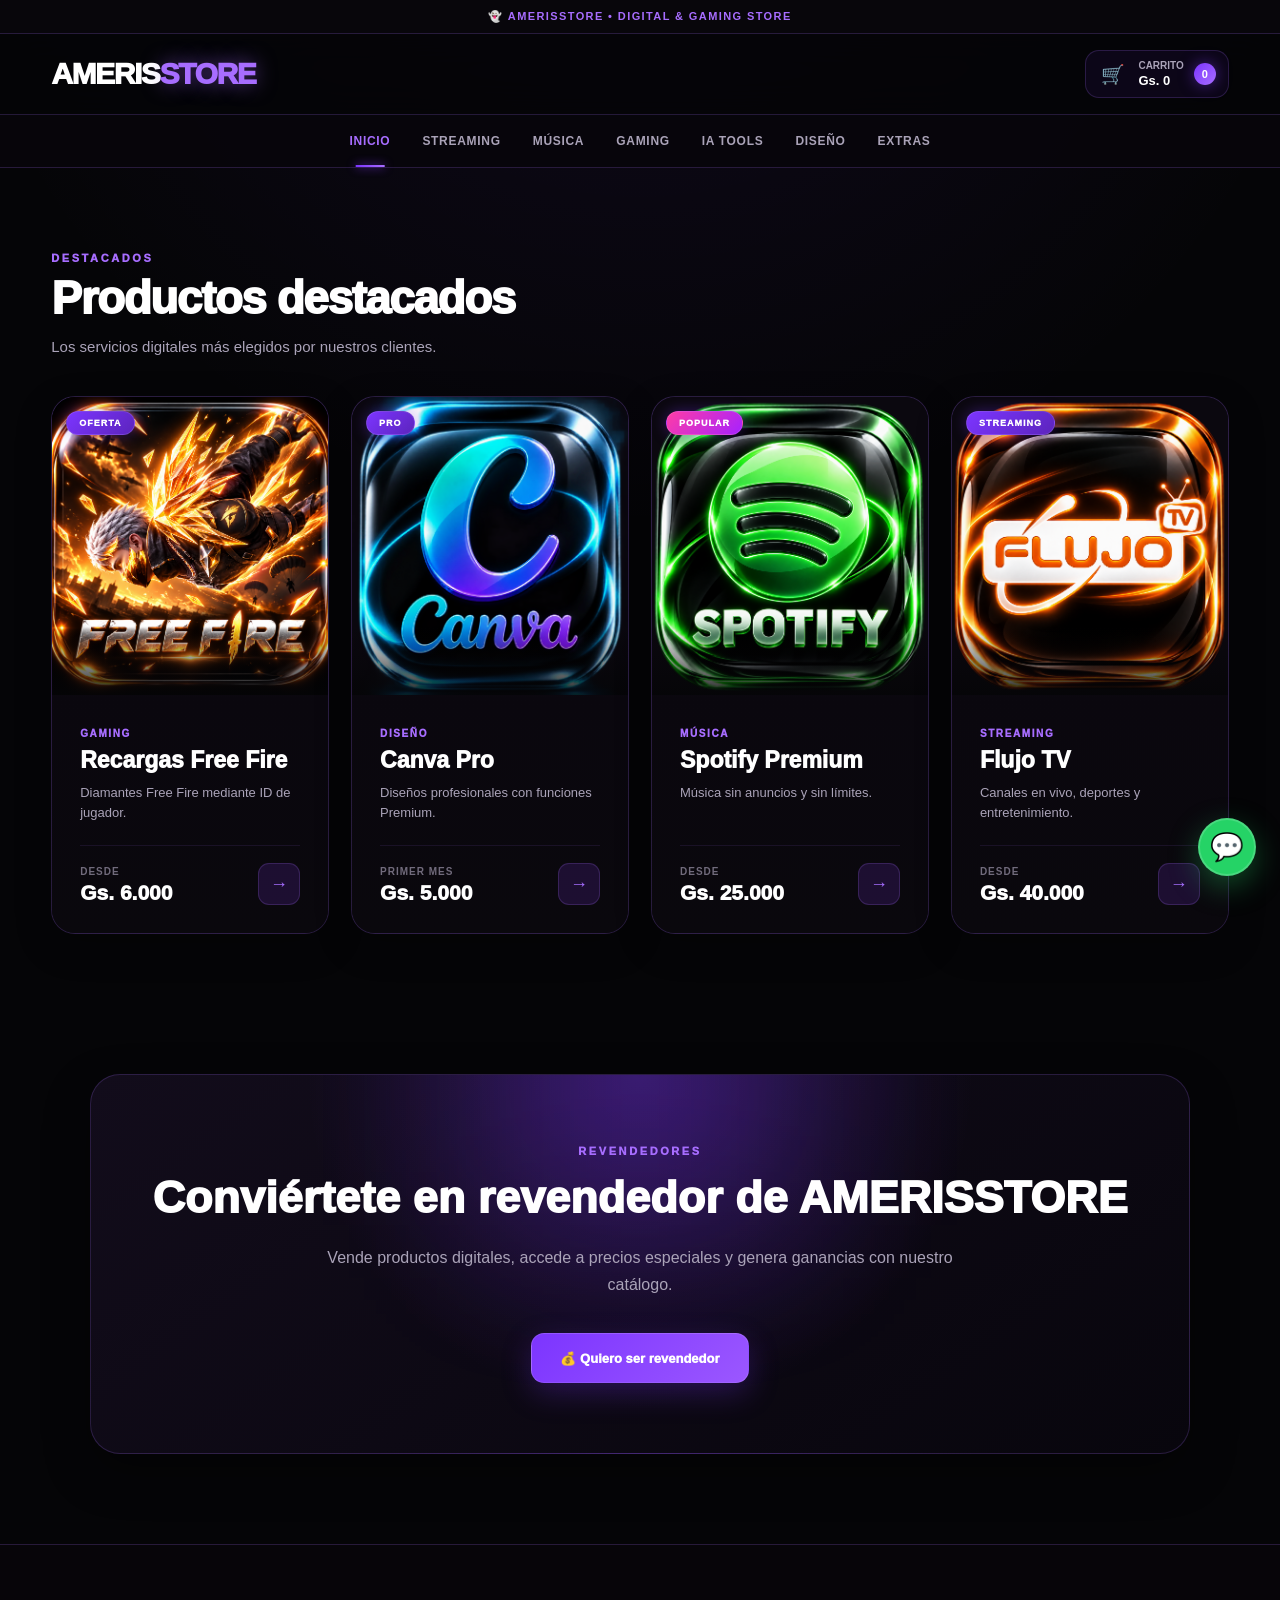
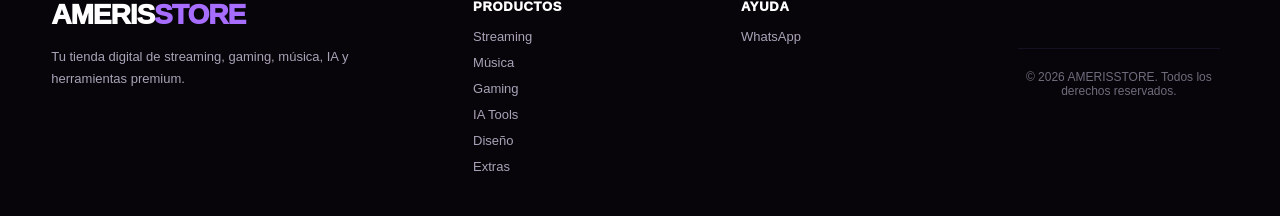
==== commit a258b2aa: "Update index.html" ====
--- a/index.html
+++ b/index.html
@@ -1211,80 +1211,7 @@
 </a>
 
 
-
-
-<a href="#">
-
-Preguntas frecuentes
-
-</a>
-
-
-
-</div>
-
-
-
-
-
-
-
-
-
-<div class="footer-column">
-
-
-
-<h3>
-
-Síguenos
-
-</h3>
-
-
-
-
-<a href="#">
-
-Instagram
-
-</a>
-
-
-
-
-<a href="#">
-
-TikTok
-
-</a>
-
-
-
-
-<a href="#">
-
-Facebook
-
-</a>
-
-
-
-</div>
-
-
-
-
-
-
-
-</div>
-
-
-
-
-
-
+</div>
 
 
 
--- a/style.css
+++ b/style.css
@@ -541,75 +541,191 @@
    INDEX - RESELLERS
 ========================================================= */
 
-.reseller-section {
-  position: relative;
-  width: min(92%, 1400px);
-  margin: 86px auto 0;
-  padding: 58px 38px;
-  overflow: hidden;
-  text-align: center;
-  background:
-    radial-gradient(circle at 50% 0%, rgba(124, 53, 255, 0.15), transparent 38%),
-    linear-gradient(145deg, #100a18, #08060c);
-  border: 1px solid var(--border);
-  border-radius: 26px;
-  box-shadow: var(--shadow);
-}
-
-.reseller-section .section-title {
-  width: 100%;
-  max-width: 760px;
-  margin: 0 auto 40px;
-  text-align: center;
-}
-
-.reseller-grid {
-  display: grid;
-  grid-template-columns: repeat(4, minmax(0, 1fr));
-  gap: 18px;
-  margin-bottom: 36px;
-}
-
-.reseller-card {
-  padding: 28px 20px;
-  background: rgba(10, 7, 14, 0.78);
-  border: 1px solid rgba(167, 109, 255, 0.16);
-  border-radius: 18px;
-  transition: 0.28s ease;
-}
-
-.reseller-card:hover {
-  transform: translateY(-6px);
-  border-color: var(--border-hover);
-  background: rgba(18, 11, 27, 0.92);
-  box-shadow: 0 14px 35px rgba(0, 0, 0, 0.25);
-}
-
-.reseller-icon {
-  display: grid;
-  place-items: center;
-  width: 48px;
-  height: 48px;
-  margin: 0 auto 17px;
-  background: var(--purple-soft);
-  border: 1px solid var(--border);
-  border-radius: 14px;
-  font-size: 23px;
-}
-
-.reseller-card h3 {
-  color: var(--white);
-  font-size: 18px;
-  font-weight: 900;
-}
-
-.reseller-card p {
-  margin-top: 9px;
-  color: var(--gray);
-  font-size: 13px;
-  line-height: 1.55;
-}
-
+/* =========================================
+   REVENDEDOR HOME PREMIUM
+========================================= */
+
+
+.reseller-home{
+
+
+    width:min(92%,1100px);
+
+
+    margin:90px auto;
+
+
+    padding:70px 40px;
+
+
+    text-align:center;
+
+
+    position:relative;
+
+
+    overflow:hidden;
+
+
+
+    background:
+
+
+    radial-gradient(
+        circle at top,
+        rgba(124,53,255,.25),
+        transparent 50%
+    ),
+
+
+    linear-gradient(
+        145deg,
+        #120c1b,
+        #08060d
+    );
+
+
+
+    border:
+
+    1px solid var(--border);
+
+
+
+    border-radius:30px;
+
+
+
+    box-shadow:
+
+    var(--shadow);
+
+
+}
+
+
+
+
+
+.reseller-home::before{
+
+
+    content:"";
+
+
+    position:absolute;
+
+
+    width:300px;
+
+
+    height:300px;
+
+
+    top:-150px;
+
+
+    left:50%;
+
+
+    transform:translateX(-50%);
+
+
+    background:
+
+    rgba(124,53,255,.20);
+
+
+
+    filter:
+
+    blur(80px);
+
+
+
+}
+
+
+
+
+
+.reseller-home .section-label{
+
+
+    position:relative;
+
+
+    display:block;
+
+
+    text-align:center;
+
+
+}
+
+
+
+
+.reseller-home h2{
+
+
+    position:relative;
+
+
+    margin-top:15px;
+
+
+    color:white;
+
+
+    font-size:
+
+    clamp(30px,4vw,45px);
+
+
+
+    font-weight:1000;
+
+
+}
+
+
+
+
+.reseller-home p{
+
+
+    position:relative;
+
+
+    max-width:650px;
+
+
+    margin:20px auto 35px;
+
+
+    color:var(--gray);
+
+
+    font-size:16px;
+
+
+    line-height:1.7;
+
+
+}
+
+
+
+
+
+.reseller-home .btn-primary{
+
+
+    position:relative;
+
+
+}
 /* =========================================================
    INDEX - FINAL CTA
 ========================================================= */
@@ -2152,3 +2268,102 @@
     }
 
 }
+/* =========================================
+   INDEX PREMIUM IMPROVEMENTS
+========================================= */
+
+
+/* PRODUCTOS DESTACADOS */
+
+.featured {
+
+    padding:80px 0 50px;
+
+}
+
+
+
+.featured .product-card {
+
+
+    background:
+
+    linear-gradient(
+        145deg,
+        rgba(18,12,28,.95),
+        rgba(8,6,12,.98)
+    );
+
+
+    border-radius:24px;
+
+
+    overflow:hidden;
+
+
+}
+
+
+
+.featured .product-card:hover {
+
+
+    transform:
+
+    translateY(-12px);
+
+
+    box-shadow:
+
+    0 25px 60px rgba(124,53,255,.25);
+
+
+}
+
+
+
+.featured .product-image {
+
+
+    height:300px;
+
+
+}
+
+
+
+.featured .product-info {
+
+
+    padding:28px;
+
+
+}
+
+
+
+.featured .product-info h2 {
+
+
+    font-size:23px;
+
+
+}
+
+
+
+
+.featured .product-arrow {
+
+
+    width:42px;
+
+    height:42px;
+
+
+    background:
+
+    rgba(139,61,255,.15);
+
+
+}
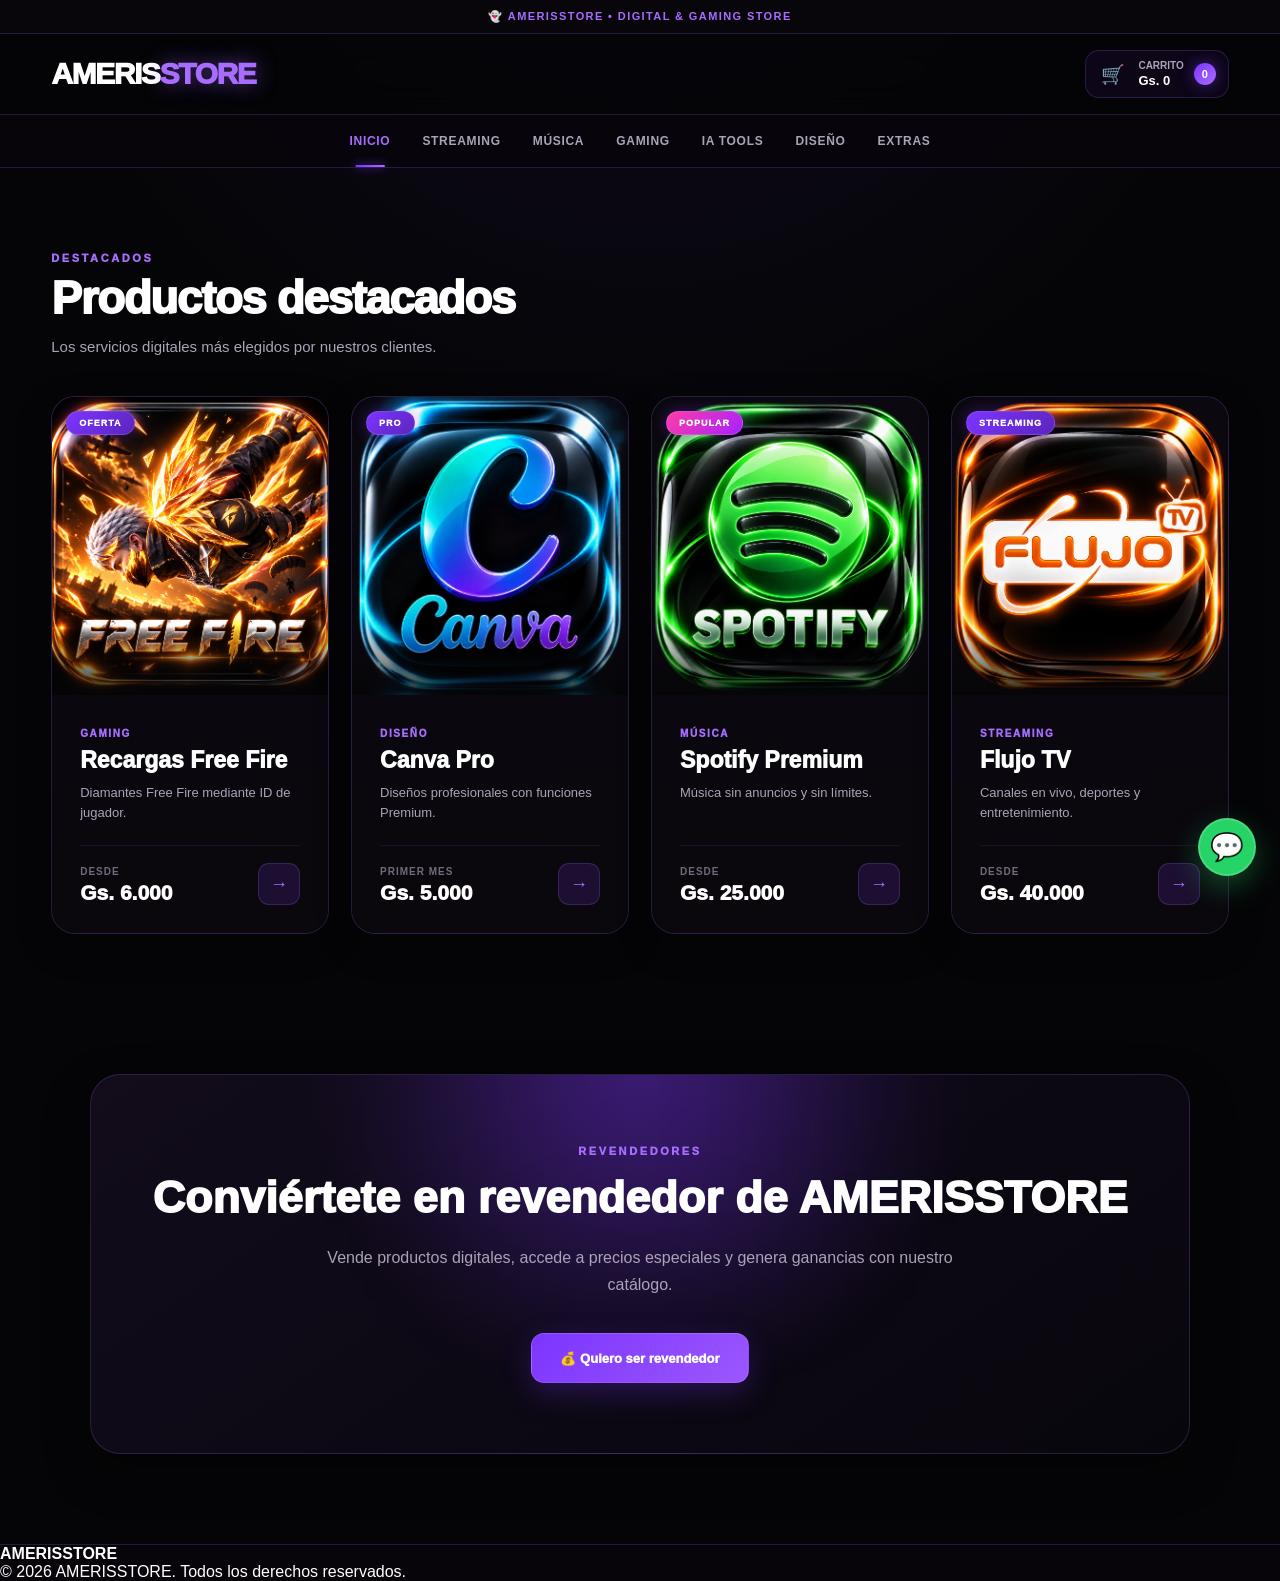
==== commit fd57a767: "Update index.html" ====
--- a/index.html
+++ b/index.html
@@ -1067,35 +1067,20 @@
 <footer class="footer">
 
 
-
-<div class="footer-container">
-
-
-
-
-
-<div class="footer-brand">
-
-
-
-<a
-
-href="index.html"
-
-class="footer-logo">
-
+<div class="footer-simple">
+
+
+<strong>
 
 AMERIS<span>STORE</span>
 
-
-</a>
-
+</strong>
 
 
 
 <p>
 
-Tu tienda digital de streaming, gaming, música, IA y herramientas premium.
+© 2026 AMERISSTORE. Todos los derechos reservados.
 
 </p>
 
@@ -1104,135 +1089,6 @@
 </div>
 
 
-
-
-
-
-
-
-
-<div class="footer-column">
-
-
-
-<h3>
-
-Productos
-
-</h3>
-
-
-
-
-<a href="streaming.html">
-
-Streaming
-
-</a>
-
-
-
-
-<a href="musica.html">
-
-Música
-
-</a>
-
-
-
-
-<a href="gaming.html">
-
-Gaming
-
-</a>
-
-
-
-
-<a href="ia.html">
-
-IA Tools
-
-</a>
-
-
-
-
-<a href="diseno.html">
-
-Diseño
-
-</a>
-
-
-
-
-<a href="extras.html">
-
-Extras
-
-</a>
-
-
-
-</div>
-
-
-
-
-
-
-
-
-
-<div class="footer-column">
-
-
-
-<h3>
-
-Ayuda
-
-</h3>
-
-
-
-
-<a
-
-href="https://wa.me/595981841136"
-
-target="_blank">
-
-WhatsApp
-
-</a>
-
-
-</div>
-
-
-
-<div class="footer-bottom">
-
-
-<p>
-
-© 2026 AMERISSTORE. Todos los derechos reservados.
-
-</p>
-
-
-
-</div>
-
-
-
-
-
-
 </footer>
 
 
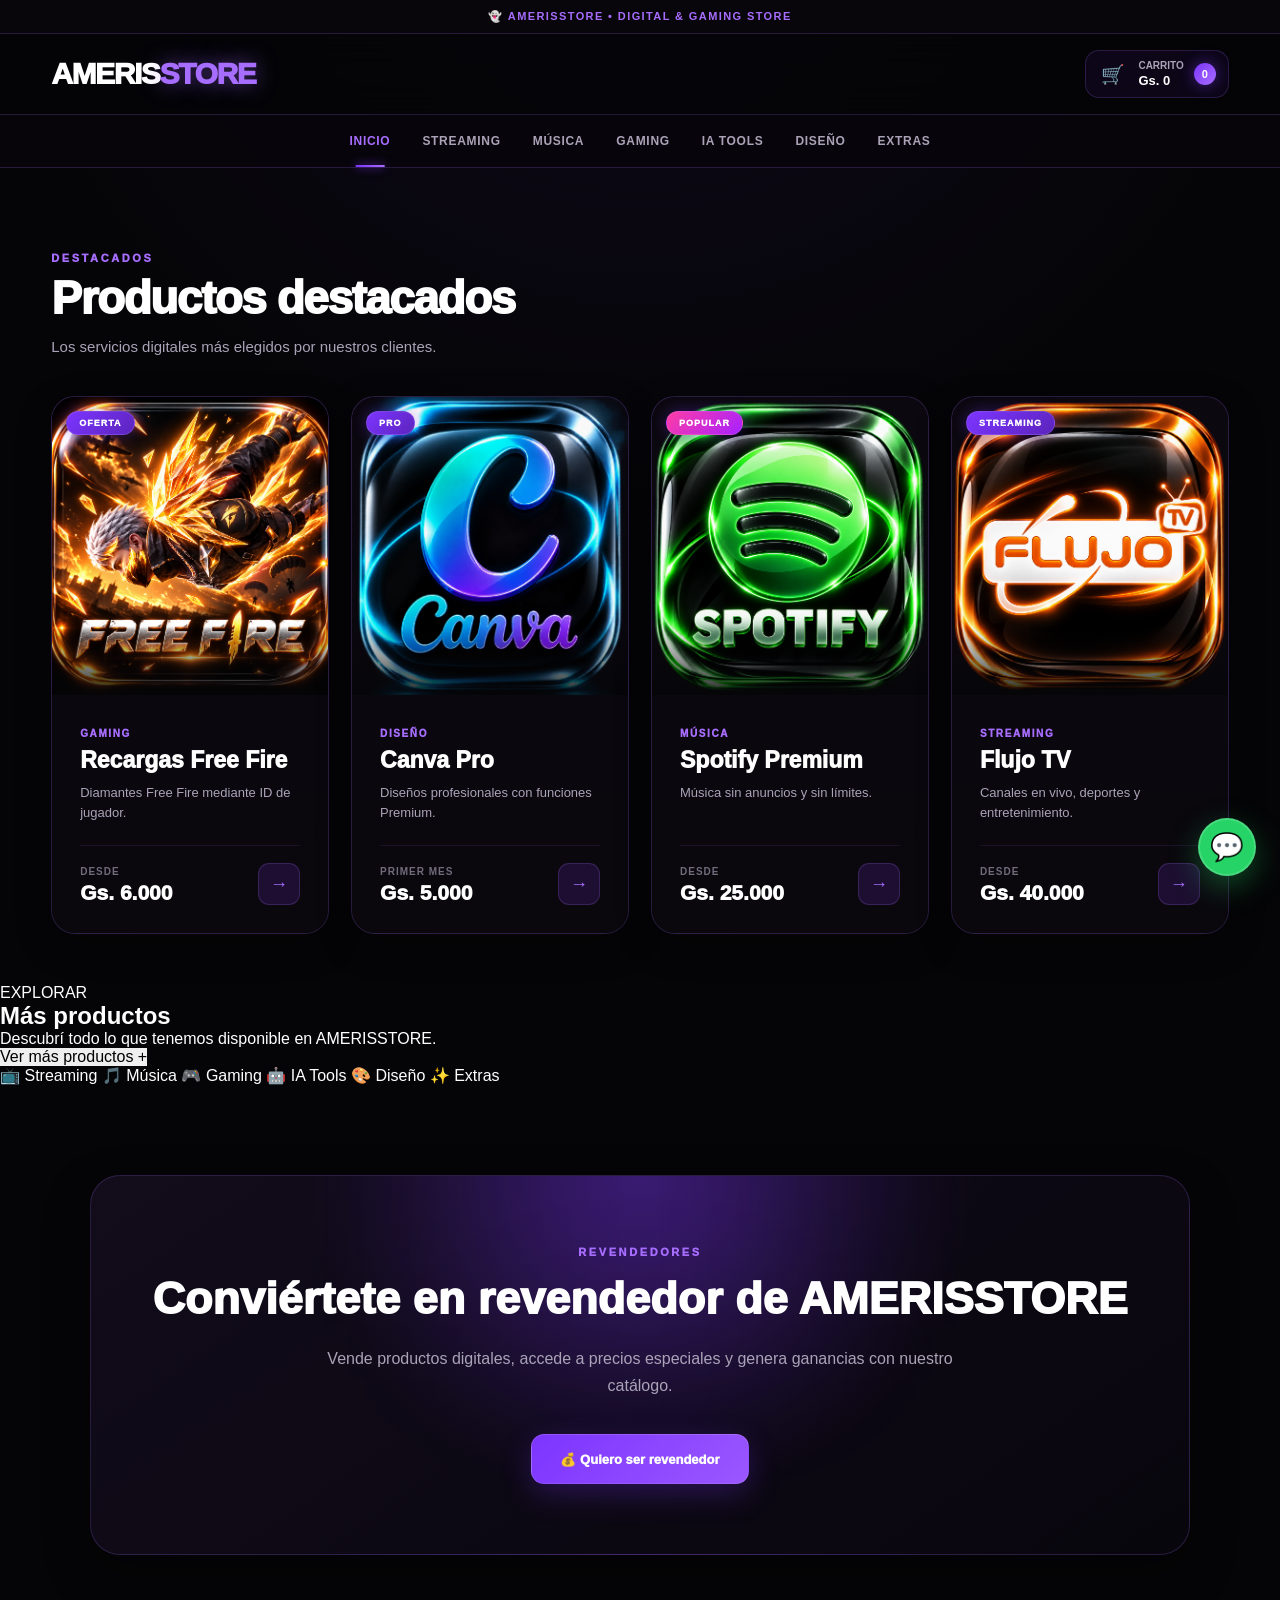
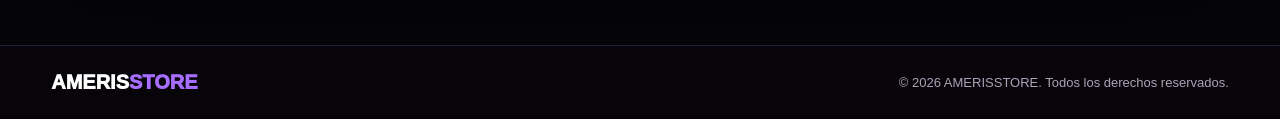
==== commit 7c20c49b: "Update index.html" ====
--- a/index.html
+++ b/index.html
@@ -956,6 +956,73 @@
 
 
 </section>
+<section class="mobile-more-products">
+
+    <div class="more-products-head">
+
+        <span class="more-eyebrow">
+            EXPLORAR
+        </span>
+
+        <h2>
+            Más productos
+        </h2>
+
+        <p>
+            Descubrí todo lo que tenemos disponible en AMERISSTORE.
+        </p>
+
+    </div>
+
+
+    <button
+        class="more-products-toggle"
+        id="moreProductsToggle"
+        type="button"
+    >
+        Ver más productos
+        <span id="moreProductsIcon">+</span>
+    </button>
+
+
+    <div
+        class="more-products-menu"
+        id="moreProductsMenu"
+    >
+
+        <a href="streaming.html">
+            📺
+            <span>Streaming</span>
+        </a>
+
+        <a href="musica.html">
+            🎵
+            <span>Música</span>
+        </a>
+
+        <a href="gaming.html">
+            🎮
+            <span>Gaming</span>
+        </a>
+
+        <a href="ia.html">
+            🤖
+            <span>IA Tools</span>
+        </a>
+
+        <a href="diseno.html">
+            🎨
+            <span>Diseño</span>
+        </a>
+
+        <a href="extras.html">
+            ✨
+            <span>Extras</span>
+        </a>
+
+    </div>
+
+</section>
 <!-- =========================
 REVendedores
 ========================= -->
--- a/style.css
+++ b/style.css
@@ -2367,3 +2367,109 @@
 
 
 }
+/* =========================
+   FOOTER SIMPLE FINAL
+========================= */
+
+
+.footer {
+
+    width:100%;
+
+    margin-top:80px;
+
+    background:#070509;
+
+    border-top:
+    1px solid var(--border);
+
+}
+
+
+
+.footer-simple {
+
+
+    width:min(92%,1400px);
+
+
+    margin:auto;
+
+
+    padding:25px 0;
+
+
+    display:flex;
+
+
+    align-items:center;
+
+
+    justify-content:space-between;
+
+
+}
+
+
+
+.footer-simple strong {
+
+
+    color:white;
+
+
+    font-size:20px;
+
+
+    font-weight:1000;
+
+
+}
+
+
+
+.footer-simple strong span {
+
+
+    color:var(--purple-light);
+
+
+}
+
+
+
+.footer-simple p {
+
+
+    color:var(--gray);
+
+
+    font-size:13px;
+
+
+}
+
+
+
+
+
+
+@media(max-width:600px){
+
+
+.footer-simple{
+
+
+    flex-direction:column;
+
+
+    gap:12px;
+
+
+    text-align:center;
+
+
+}
+
+
+}
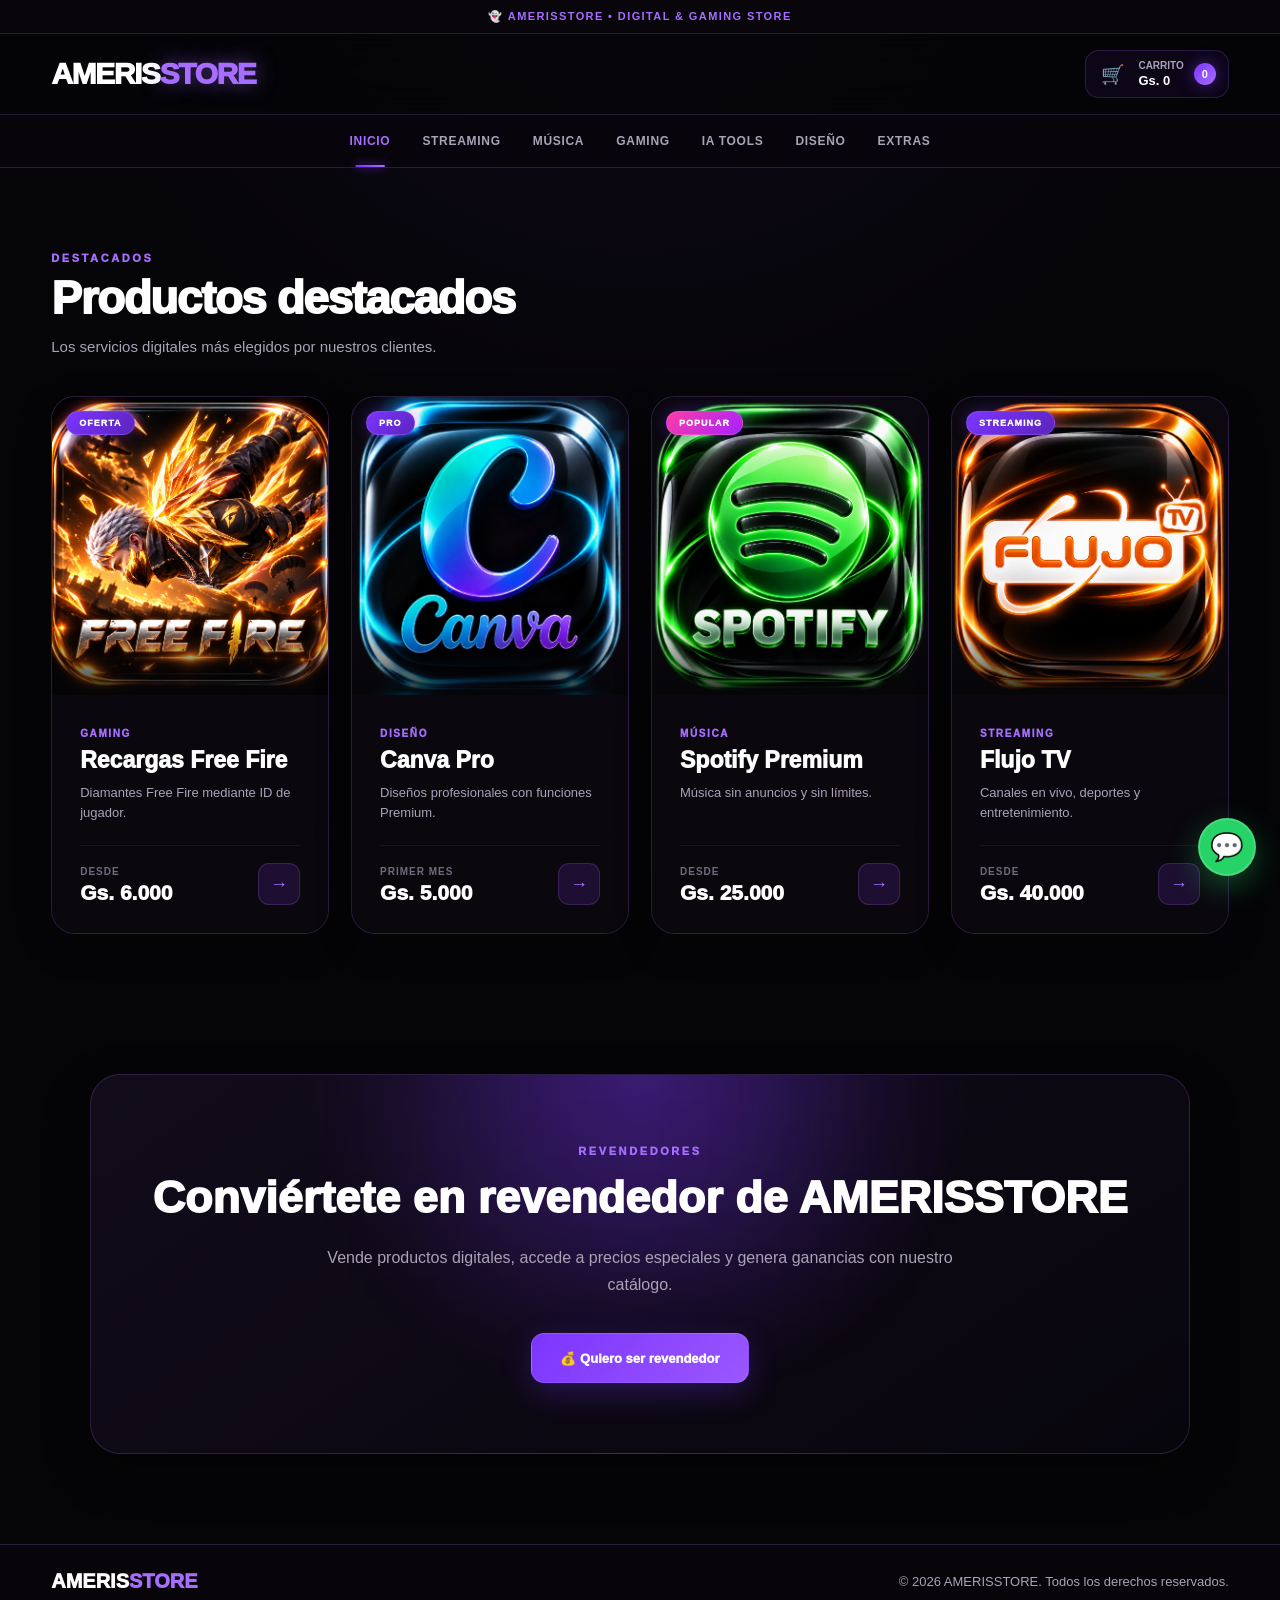
==== commit 9c04fee7: "Update index.html" ====
--- a/index.html
+++ b/index.html
@@ -1,1183 +1,729 @@
 <!DOCTYPE html>
-
 <html lang="es">
 
-
 <head>
 
-
-<meta charset="UTF-8">
-
-
-<meta name="viewport" content="width=device-width, initial-scale=1.0">
-
-
-
-<meta
-name="description"
-content="AMERISSTORE - Streaming, gaming, música, inteligencia artificial y servicios digitales."
->
-
-
-
-<title>
-
-AMERISSTORE | Digital Store
-
-</title>
-
-
-
-
-
-<!-- CSS -->
-
-<link rel="stylesheet" href="style.css">
-
-<link rel="stylesheet" href="animaciones.css">
-
-
+    <meta charset="UTF-8">
+
+    <meta
+        name="viewport"
+        content="width=device-width, initial-scale=1.0"
+    >
+
+    <meta
+        name="description"
+        content="AMERISSTORE - Streaming, gaming, música, inteligencia artificial y servicios digitales."
+    >
+
+    <title>AMERISSTORE | Digital Store</title>
+
+    <!-- CSS -->
+    <link rel="stylesheet" href="style.css">
+    <link rel="stylesheet" href="animaciones.css">
 
 </head>
 
 
-
-
-
 <body>
 
 
-
-
-
-
-<!-- =========================
-TOP BAR
-========================= -->
-
-
-<div class="top-bar">
-
-
-<span>
-
-👻 AMERISSTORE • DIGITAL & GAMING STORE
-
-</span>
-
-
-</div>
-
-
-
-
-
-
-
-
-
-<!-- =========================
-HEADER
-========================= -->
-
-
-<header class="header">
-
-
-<div class="header-container">
-
-
-
-
-
-
-<!-- LOGO -->
-
-
-<a
-
-href="index.html"
-
-class="logo">
-
-
-AMERIS<span>STORE</span>
-
-
-</a>
-
-
-
-
-
-
-
-
-<!-- CARRITO -->
-
-
-<a
-
-href="carrito.html"
-
-class="cart-button"
-
-id="cart-button">
-
-
-
-<span class="cart-icon">
-
-🛒
-
-</span>
-
-
-
-
-
-<div class="cart-info">
-
-
-<span>
-
-Carrito
-
-</span>
-
-
-
-<strong id="cart-total">
-
-Gs. 0
-
-</strong>
-
-
-
-</div>
-
-
-
-
-
-
-<span
-
-class="cart-count"
-
-id="cart-count">
-
-
-0
-
-
-</span>
-
-
-
-
-</a>
-
-
-
-
-
-
-
-
-
-<!-- MENU MOVIL -->
-
-
-<button
-
-class="menu-toggle"
-
-id="menu-toggle">
-
-
-☰
-
-
-</button>
-
-
-
-
-</div>
-
-
-</header>
-
-
-
-
-
-
-
-
-
-<!-- =========================
-MENU PRINCIPAL
-========================= -->
-
-
-<nav
-
-class="menu"
-
-id="main-menu">
-
-
-
-<a
-
-href="index.html"
-
-class="active">
-
-
-INICIO
-
-</a>
-
-
-
-
-
-<a
-
-href="streaming.html">
-
-
-STREAMING
-
-</a>
-
-
-
-
-
-<a
-
-href="musica.html">
-
-
-MÚSICA
-
-</a>
-
-
-
-
-
-<a
-
-href="gaming.html">
-
-
-GAMING
-
-</a>
-
-
-
-
-
-<a
-
-href="ia.html">
-
-
-IA TOOLS
-
-</a>
-
-
-
-
-
-<a
-
-href="diseno.html">
-
-
-DISEÑO
-
-</a>
-
-
-
-
-
-<a
-
-href="extras.html">
-
-
-EXTRAS
-
-</a>
-
-
-
-
-</nav>
-
-
-
-
-
-
-
-
-
-<!-- =========================
-CONTENIDO
-========================= -->
-
-
-<main>
-<!-- =========================
-PRODUCTOS DESTACADOS
-========================= -->
-
-
-<section 
-class="featured"
-id="productos">
-
-
-
-<div class="section-title fade-up">
-
-
-<span class="section-label">
-
-DESTACADOS
-
-</span>
-
-
-
-
-<h1>
-
-Productos destacados
-
-</h1>
-
-
-
-
-<p>
-
-Los servicios digitales más elegidos por nuestros clientes.
-
-</p>
-
-
-
-</div>
-
-
-
-
-
-
-
-
-
-<div class="products-grid">
-
-
-
-
-
-
-
-<!-- =========================
-FREE FIRE
-========================= -->
-
-
-<article class="product-card fade-up hover-lift">
-
-
-<a href="freefire.html">
-
-
-
-<div class="product-image image-zoom">
-
-
-
-<img
-
-src="assets/productos/freefire.png"
-
-alt="Recargas Free Fire"
-
-loading="lazy"
-
->
-
-
-
-
-<span class="product-badge badge-pulse">
-
-OFERTA
-
-</span>
-
-
-
-</div>
-
-
-
-
-
-
-
-<div class="product-info">
-
-
-
-<span class="product-category">
-
-GAMING
-
-</span>
-
-
-
-
-
-<h2>
-
-Recargas Free Fire
-
-</h2>
-
-
-
-
-
-<p>
-
-Diamantes Free Fire mediante ID de jugador.
-
-</p>
-
-
-
-
-
-
-
-<div class="product-bottom">
-
-
-
-<div class="price">
-
-
-<small>
-
-Desde
-
-</small>
-
-
-
-<strong>
-
-Gs. 6.000
-
-</strong>
-
-
-
-</div>
-
-
-
-
-<span class="product-arrow">
-
-→
-
-</span>
-
-
-
-</div>
-
-
-
-
-</div>
-
-
-
-</a>
-
-
-</article>
-
-
-
-
-
-
-
-
-
-<!-- =========================
-CANVA PRO
-========================= -->
-
-
-<article class="product-card fade-up hover-lift">
-
-
-<a href="producto.html?id=canva">
-
-
-
-<div class="product-image image-zoom">
-
-
-
-<img
-
-src="assets/productos/canva.png"
-
-alt="Canva Pro"
-
-loading="lazy"
-
->
-
-
-
-
-<span class="product-badge">
-
-PRO
-
-</span>
-
-
-
-</div>
-
-
-
-
-
-
-
-<div class="product-info">
-
-
-
-<span class="product-category">
-
-DISEÑO
-
-</span>
-
-
-
-
-
-<h2>
-
-Canva Pro
-
-</h2>
-
-
-
-
-
-<p>
-
-Diseños profesionales con funciones Premium.
-
-</p>
-
-
-
-
-
-
-
-<div class="product-bottom">
-
-
-
-<div class="price">
-
-
-<small>
-
-Primer mes
-
-</small>
-
-
-
-<strong>
-
-Gs. 5.000
-
-</strong>
-
-
-
-</div>
-
-
-
-
-<span class="product-arrow">
-
-→
-
-</span>
-
-
-
-</div>
-
-
-
-
-</div>
-
-
-
-</a>
-
-
-</article>
-
-
-
-
-
-
-
-
-
-<!-- =========================
-SPOTIFY
-========================= -->
-
-
-<article class="product-card fade-up hover-lift">
-
-
-<a href="producto.html?id=spotify">
-
-
-
-<div class="product-image image-zoom">
-
-
-
-<img
-
-src="assets/productos/spotify.png"
-
-alt="Spotify Premium"
-
-loading="lazy"
-
->
-
-
-
-
-<span class="product-badge popular">
-
-POPULAR
-
-</span>
-
-
-
-</div>
-
-
-
-
-
-
-
-<div class="product-info">
-
-
-
-<span class="product-category">
-
-MÚSICA
-
-</span>
-
-
-
-
-
-<h2>
-
-Spotify Premium
-
-</h2>
-
-
-
-
-
-<p>
-
-Música sin anuncios y sin límites.
-
-</p>
-
-
-
-
-
-
-
-<div class="product-bottom">
-
-
-
-<div class="price">
-
-
-<small>
-
-Desde
-
-</small>
-
-
-
-<strong>
-
-Gs. 25.000
-
-</strong>
-
-
-
-</div>
-
-
-
-
-<span class="product-arrow">
-
-→
-
-</span>
-
-
-
-</div>
-
-
-
-
-</div>
-
-
-
-</a>
-
-
-</article>
-
-
-
-
-
-
-
-
-
-<!-- =========================
-FLUJO TV
-========================= -->
-
-
-<article class="product-card fade-up hover-lift">
-
-
-<a href="producto.html?id=flujotv">
-
-
-
-<div class="product-image image-zoom">
-
-
-
-<img
-
-src="assets/productos/flujotv.png"
-
-alt="Flujo TV"
-
-loading="lazy"
-
->
-
-
-
-
-<span class="product-badge">
-
-STREAMING
-
-</span>
-
-
-
-</div>
-
-
-
-
-
-
-
-<div class="product-info">
-
-
-
-<span class="product-category">
-
-STREAMING
-
-</span>
-
-
-
-
-
-<h2>
-
-Flujo TV
-
-</h2>
-
-
-
-
-
-<p>
-
-Canales en vivo, deportes y entretenimiento.
-
-</p>
-
-
-
-
-
-
-
-<div class="product-bottom">
-
-
-
-<div class="price">
-
-
-<small>
-
-Desde
-
-</small>
-
-
-
-<strong>
-
-Gs. 40.000
-
-</strong>
-
-
-
-</div>
-
-
-
-
-<span class="product-arrow">
-
-→
-
-</span>
-
-
-
-</div>
-
-
-
-
-</div>
-
-
-
-</a>
-
-
-</article>
-
-
-
-
-
-
-
-</div>
-
-
-
-</section>
-<section class="mobile-more-products">
-
-    <div class="more-products-head">
-
-        <span class="more-eyebrow">
-            EXPLORAR
+    <!-- =====================================================
+         TOP BAR
+    ====================================================== -->
+
+    <div class="top-bar">
+
+        <span>
+            👻 AMERISSTORE • DIGITAL & GAMING STORE
         </span>
 
-        <h2>
-            Más productos
-        </h2>
-
-        <p>
-            Descubrí todo lo que tenemos disponible en AMERISSTORE.
-        </p>
-
     </div>
 
 
-    <button
-        class="more-products-toggle"
-        id="moreProductsToggle"
-        type="button"
+    <!-- =====================================================
+         HEADER
+    ====================================================== -->
+
+    <header class="header">
+
+        <div class="header-container">
+
+
+            <!-- LOGO -->
+
+            <a
+                href="index.html"
+                class="logo"
+                aria-label="AMERISSTORE - Inicio"
+            >
+                AMERIS<span>STORE</span>
+            </a>
+
+
+            <!-- CARRITO -->
+
+            <a
+                href="carrito.html"
+                class="cart-button"
+                id="cart-button"
+                aria-label="Ver carrito"
+            >
+
+                <span
+                    class="cart-icon"
+                    aria-hidden="true"
+                >
+                    🛒
+                </span>
+
+                <div class="cart-info">
+
+                    <span>
+                        Carrito
+                    </span>
+
+                    <strong id="cart-total">
+                        Gs. 0
+                    </strong>
+
+                </div>
+
+                <span
+                    class="cart-count"
+                    id="cart-count"
+                >
+                    0
+                </span>
+
+            </a>
+
+
+            <!-- MENU MOVIL -->
+
+            <button
+                class="menu-toggle"
+                id="menu-toggle"
+                type="button"
+                aria-label="Abrir menú"
+                aria-controls="main-menu"
+                aria-expanded="false"
+            >
+                ☰
+            </button>
+
+        </div>
+
+    </header>
+
+
+    <!-- =====================================================
+         MENU PRINCIPAL
+    ====================================================== -->
+
+    <nav
+        class="menu"
+        id="main-menu"
+        aria-label="Navegación principal"
     >
-        Ver más productos
-        <span id="moreProductsIcon">+</span>
-    </button>
-
-
-    <div
-        class="more-products-menu"
-        id="moreProductsMenu"
+
+        <a
+            href="index.html"
+            class="active"
+        >
+            INICIO
+        </a>
+
+        <a href="streaming.html">
+            STREAMING
+        </a>
+
+        <a href="musica.html">
+            MÚSICA
+        </a>
+
+        <a href="gaming.html">
+            GAMING
+        </a>
+
+        <a href="ia.html">
+            IA TOOLS
+        </a>
+
+        <a href="diseno.html">
+            DISEÑO
+        </a>
+
+        <a href="extras.html">
+            EXTRAS
+        </a>
+
+    </nav>
+
+
+    <!-- =====================================================
+         CONTENIDO PRINCIPAL
+    ====================================================== -->
+
+    <main>
+
+
+        <!-- =================================================
+             PRODUCTOS DESTACADOS
+        ================================================== -->
+
+        <section
+            class="featured"
+            id="productos"
+        >
+
+            <div class="section-title fade-up">
+
+                <span class="section-label">
+                    DESTACADOS
+                </span>
+
+                <h1>
+                    Productos destacados
+                </h1>
+
+                <p>
+                    Los servicios digitales más elegidos por nuestros clientes.
+                </p>
+
+            </div>
+
+
+            <div class="products-grid">
+
+
+                <!-- FREE FIRE -->
+
+                <article class="product-card fade-up hover-lift">
+
+                    <a href="freefire.html">
+
+                        <div class="product-image image-zoom">
+
+                            <img
+                                src="assets/productos/freefire.png"
+                                alt="Recargas Free Fire"
+                                loading="lazy"
+                            >
+
+                            <span class="product-badge badge-pulse">
+                                OFERTA
+                            </span>
+
+                        </div>
+
+
+                        <div class="product-info">
+
+                            <span class="product-category">
+                                GAMING
+                            </span>
+
+                            <h2>
+                                Recargas Free Fire
+                            </h2>
+
+                            <p>
+                                Diamantes Free Fire mediante ID de jugador.
+                            </p>
+
+
+                            <div class="product-bottom">
+
+                                <div class="price">
+
+                                    <small>
+                                        Desde
+                                    </small>
+
+                                    <strong>
+                                        Gs. 6.000
+                                    </strong>
+
+                                </div>
+
+                                <span
+                                    class="product-arrow"
+                                    aria-hidden="true"
+                                >
+                                    →
+                                </span>
+
+                            </div>
+
+                        </div>
+
+                    </a>
+
+                </article>
+
+
+                <!-- CANVA PRO -->
+
+                <article class="product-card fade-up hover-lift">
+
+                    <a href="producto.html?id=canva">
+
+                        <div class="product-image image-zoom">
+
+                            <img
+                                src="assets/productos/canva.png"
+                                alt="Canva Pro"
+                                loading="lazy"
+                            >
+
+                            <span class="product-badge">
+                                PRO
+                            </span>
+
+                        </div>
+
+
+                        <div class="product-info">
+
+                            <span class="product-category">
+                                DISEÑO
+                            </span>
+
+                            <h2>
+                                Canva Pro
+                            </h2>
+
+                            <p>
+                                Diseños profesionales con funciones Premium.
+                            </p>
+
+
+                            <div class="product-bottom">
+
+                                <div class="price">
+
+                                    <small>
+                                        Primer mes
+                                    </small>
+
+                                    <strong>
+                                        Gs. 5.000
+                                    </strong>
+
+                                </div>
+
+                                <span
+                                    class="product-arrow"
+                                    aria-hidden="true"
+                                >
+                                    →
+                                </span>
+
+                            </div>
+
+                        </div>
+
+                    </a>
+
+                </article>
+
+
+                <!-- SPOTIFY -->
+
+                <article class="product-card fade-up hover-lift">
+
+                    <a href="producto.html?id=spotify">
+
+                        <div class="product-image image-zoom">
+
+                            <img
+                                src="assets/productos/spotify.png"
+                                alt="Spotify Premium"
+                                loading="lazy"
+                            >
+
+                            <span class="product-badge popular">
+                                POPULAR
+                            </span>
+
+                        </div>
+
+
+                        <div class="product-info">
+
+                            <span class="product-category">
+                                MÚSICA
+                            </span>
+
+                            <h2>
+                                Spotify Premium
+                            </h2>
+
+                            <p>
+                                Música sin anuncios y sin límites.
+                            </p>
+
+
+                            <div class="product-bottom">
+
+                                <div class="price">
+
+                                    <small>
+                                        Desde
+                                    </small>
+
+                                    <strong>
+                                        Gs. 25.000
+                                    </strong>
+
+                                </div>
+
+                                <span
+                                    class="product-arrow"
+                                    aria-hidden="true"
+                                >
+                                    →
+                                </span>
+
+                            </div>
+
+                        </div>
+
+                    </a>
+
+                </article>
+
+
+                <!-- FLUJO TV -->
+
+                <article class="product-card fade-up hover-lift">
+
+                    <a href="producto.html?id=flujotv">
+
+                        <div class="product-image image-zoom">
+
+                            <img
+                                src="assets/productos/flujotv.png"
+                                alt="Flujo TV"
+                                loading="lazy"
+                            >
+
+                            <span class="product-badge">
+                                STREAMING
+                            </span>
+
+                        </div>
+
+
+                        <div class="product-info">
+
+                            <span class="product-category">
+                                STREAMING
+                            </span>
+
+                            <h2>
+                                Flujo TV
+                            </h2>
+
+                            <p>
+                                Canales en vivo, deportes y entretenimiento.
+                            </p>
+
+
+                            <div class="product-bottom">
+
+                                <div class="price">
+
+                                    <small>
+                                        Desde
+                                    </small>
+
+                                    <strong>
+                                        Gs. 40.000
+                                    </strong>
+
+                                </div>
+
+                                <span
+                                    class="product-arrow"
+                                    aria-hidden="true"
+                                >
+                                    →
+                                </span>
+
+                            </div>
+
+                        </div>
+
+                    </a>
+
+                </article>
+
+
+            </div>
+
+        </section>
+
+
+        <!-- =================================================
+             EXPLORAR CATEGORIAS
+             Visible principalmente en móvil
+        ================================================== -->
+
+        <section class="mobile-more-products fade-up">
+
+            <div class="more-products-head">
+
+                <span class="more-eyebrow">
+                    EXPLORAR
+                </span>
+
+                <h2>
+                    Explorar categorías
+                </h2>
+
+                <p>
+                    Encontrá más productos y servicios disponibles en AMERISSTORE.
+                </p>
+
+            </div>
+
+
+            <button
+                class="more-products-toggle"
+                id="moreProductsToggle"
+                type="button"
+                aria-expanded="false"
+                aria-controls="moreProductsMenu"
+            >
+
+                <span>
+                    Ver categorías
+                </span>
+
+                <strong
+                    id="moreProductsIcon"
+                    aria-hidden="true"
+                >
+                    +
+                </strong>
+
+            </button>
+
+
+            <div
+                class="more-products-menu"
+                id="moreProductsMenu"
+            >
+
+
+                <a href="streaming.html">
+
+                    <span class="category-menu-icon">
+                        📺
+                    </span>
+
+                    <div>
+
+                        <strong>
+                            Streaming
+                        </strong>
+
+                        <small>
+                            Series, películas y TV
+                        </small>
+
+                    </div>
+
+                </a>
+
+
+                <a href="musica.html">
+
+                    <span class="category-menu-icon">
+                        🎵
+                    </span>
+
+                    <div>
+
+                        <strong>
+                            Música
+                        </strong>
+
+                        <small>
+                            Premium y sin anuncios
+                        </small>
+
+                    </div>
+
+                </a>
+
+
+                <a href="gaming.html">
+
+                    <span class="category-menu-icon">
+                        🎮
+                    </span>
+
+                    <div>
+
+                        <strong>
+                            Gaming
+                        </strong>
+
+                        <small>
+                            Recargas y beneficios
+                        </small>
+
+                    </div>
+
+                </a>
+
+
+                <a href="ia.html">
+
+                    <span class="category-menu-icon">
+                        🤖
+                    </span>
+
+                    <div>
+
+                        <strong>
+                            IA Tools
+                        </strong>
+
+                        <small>
+                            Herramientas de IA
+                        </small>
+
+                    </div>
+
+                </a>
+
+
+                <a href="diseno.html">
+
+                    <span class="category-menu-icon">
+                        🎨
+                    </span>
+
+                    <div>
+
+                        <strong>
+                            Diseño
+                        </strong>
+
+                        <small>
+                            Herramientas creativas
+                        </small>
+
+                    </div>
+
+                </a>
+
+
+                <a href="extras.html">
+
+                    <span class="category-menu-icon">
+                        ✨
+                    </span>
+
+                    <div>
+
+                        <strong>
+                            Extras
+                        </strong>
+
+                        <small>
+                            Más servicios digitales
+                        </small>
+
+                    </div>
+
+                </a>
+
+
+            </div>
+
+        </section>
+
+
+        <!-- =================================================
+             REVENDEDORES
+        ================================================== -->
+
+        <section class="reseller-home fade-up">
+
+            <span class="section-label">
+                REVENDEDORES
+            </span>
+
+            <h2>
+                Conviértete en revendedor de AMERISSTORE
+            </h2>
+
+            <p>
+                Vende productos digitales, accede a precios especiales y genera ganancias con nuestro catálogo.
+            </p>
+
+            <a
+                href="https://wa.me/595981841136?text=Hola%20AMERISSTORE,%20estoy%20interesado%20en%20trabajar%20con%20ustedes%20como%20revendedor."
+                target="_blank"
+                rel="noopener noreferrer"
+                class="btn-primary button-animation"
+            >
+                💰 Quiero ser revendedor
+            </a>
+
+        </section>
+
+
+    </main>
+
+
+    <!-- =====================================================
+         WHATSAPP FLOTANTE
+    ====================================================== -->
+
+    <a
+        href="https://wa.me/595981841136?text=Hola%20AMERISSTORE,%20quiero%20consultar%20por%20un%20producto."
+        target="_blank"
+        rel="noopener noreferrer"
+        class="floating-whatsapp"
+        aria-label="Contactar con AMERISSTORE por WhatsApp"
     >
-
-        <a href="streaming.html">
-            📺
-            <span>Streaming</span>
-        </a>
-
-        <a href="musica.html">
-            🎵
-            <span>Música</span>
-        </a>
-
-        <a href="gaming.html">
-            🎮
-            <span>Gaming</span>
-        </a>
-
-        <a href="ia.html">
-            🤖
-            <span>IA Tools</span>
-        </a>
-
-        <a href="diseno.html">
-            🎨
-            <span>Diseño</span>
-        </a>
-
-        <a href="extras.html">
-            ✨
-            <span>Extras</span>
-        </a>
-
-    </div>
-
-</section>
-<!-- =========================
-REVendedores
-========================= -->
-
-
-<section class="reseller-home fade-up">
-
-
-
-<span class="section-label">
-
-REVendedores
-
-</span>
-
-
-
-
-
-<h2>
-
-Conviértete en revendedor de AMERISSTORE
-
-</h2>
-
-
-
-
-
-
-<p>
-
-Vende productos digitales, accede a precios especiales y genera ganancias con nuestro catálogo.
-
-</p>
-
-
-
-
-
-
-
-<a
-
-href="https://wa.me/595981841136?text=Hola%20AMERISSTORE,%20estoy%20interesado%20en%20trabajar%20con%20ustedes%20como%20revendedor."
-
-target="_blank"
-
-rel="noopener noreferrer"
-
-class="btn-primary button-animation">
-
-
-💰 Quiero ser revendedor
-
-
-</a>
-
-
-
-
-
-</section>
-
-
-
-
-
-
-
-
-
-<!-- =========================
-WHATSAPP FLOTANTE
-========================= -->
-
-
-<a
-
-href="https://wa.me/595981841136?text=Hola%20AMERISSTORE,%20quiero%20consultar%20por%20un%20producto."
-
-target="_blank"
-
-rel="noopener noreferrer"
-
-class="floating-whatsapp"
-
-aria-label="WhatsApp">
-
-
-💬
-
-
-</a>
-
-
-
-
-
-
-
-
-
-<!-- =========================
-FOOTER
-========================= -->
-
-
-<footer class="footer">
-
-
-<div class="footer-simple">
-
-
-<strong>
-
-AMERIS<span>STORE</span>
-
-</strong>
-
-
-
-<p>
-
-© 2026 AMERISSTORE. Todos los derechos reservados.
-
-</p>
-
-
-
-</div>
-
-
-</footer>
-
-
-
-
-
-
-
-
-
-<!-- =========================
-SCRIPT
-========================= -->
-
-
-<script src="script.js"></script>
-
-
-
+        💬
+    </a>
+
+
+    <!-- =====================================================
+         FOOTER
+    ====================================================== -->
+
+    <footer class="footer">
+
+        <div class="footer-simple">
+
+            <strong>
+                AMERIS<span>STORE</span>
+            </strong>
+
+            <p>
+                © 2026 AMERISSTORE. Todos los derechos reservados.
+            </p>
+
+        </div>
+
+    </footer>
+
+
+    <!-- =====================================================
+         JAVASCRIPT
+    ====================================================== -->
+
+    <script src="script.js"></script>
 
 
 </body>
 
-
 </html>
--- a/style.css
+++ b/style.css
@@ -2473,3 +2473,166 @@
 
 
 }
+/* =========================================================
+   MAS PRODUCTOS - MOBILE
+========================================================= */
+
+.mobile-more-products{
+    width:min(92%,1100px);
+    margin:45px auto 70px;
+    display:none;
+}
+
+
+.more-products-head{
+    margin-bottom:22px;
+}
+
+
+.more-eyebrow{
+    display:block;
+    margin-bottom:8px;
+
+    color:#a855f7;
+
+    font-size:11px;
+    font-weight:900;
+    letter-spacing:3px;
+}
+
+
+.more-products-head h2{
+    margin:0;
+
+    color:#fff;
+
+    font-size:30px;
+    font-weight:1000;
+}
+
+
+.more-products-head p{
+    margin-top:10px;
+
+    color:#948d9e;
+
+    font-size:14px;
+    line-height:1.5;
+}
+
+
+.more-products-toggle{
+    width:100%;
+    min-height:58px;
+
+    padding:0 20px;
+
+    display:flex;
+    align-items:center;
+    justify-content:space-between;
+
+    background:
+    linear-gradient(
+        135deg,
+        rgba(124,53,255,.22),
+        rgba(168,85,247,.10)
+    );
+
+    border:1px solid rgba(168,85,247,.35);
+    border-radius:16px;
+
+    color:#fff;
+
+    font-size:15px;
+    font-weight:900;
+
+    cursor:pointer;
+}
+
+
+.more-products-toggle span{
+    width:34px;
+    height:34px;
+
+    display:grid;
+    place-items:center;
+
+    border-radius:10px;
+
+    background:#7c3aed;
+
+    font-size:22px;
+
+    transition:.25s;
+}
+
+
+.more-products-menu{
+    max-height:0;
+    overflow:hidden;
+
+    display:grid;
+    grid-template-columns:repeat(2,1fr);
+    gap:12px;
+
+    opacity:0;
+
+    transition:
+    max-height .35s ease,
+    opacity .25s ease,
+    margin-top .25s ease;
+}
+
+
+.more-products-menu.show{
+    max-height:500px;
+    opacity:1;
+    margin-top:16px;
+}
+
+
+.more-products-menu a{
+    min-height:88px;
+
+    padding:18px;
+
+    display:flex;
+    flex-direction:column;
+    align-items:flex-start;
+    justify-content:center;
+    gap:8px;
+
+    background:#0d0913;
+
+    border:1px solid rgba(168,85,247,.20);
+    border-radius:16px;
+
+    color:#fff;
+    text-decoration:none;
+
+    font-size:21px;
+
+    transition:.25s;
+}
+
+
+.more-products-menu a span{
+    font-size:13px;
+    font-weight:900;
+}
+
+
+.more-products-menu a:active{
+    transform:scale(.97);
+}
+
+
+/* SOLO CELULAR */
+
+@media(max-width:768px){
+
+    .mobile-more-products{
+        display:block;
+    }
+
+}
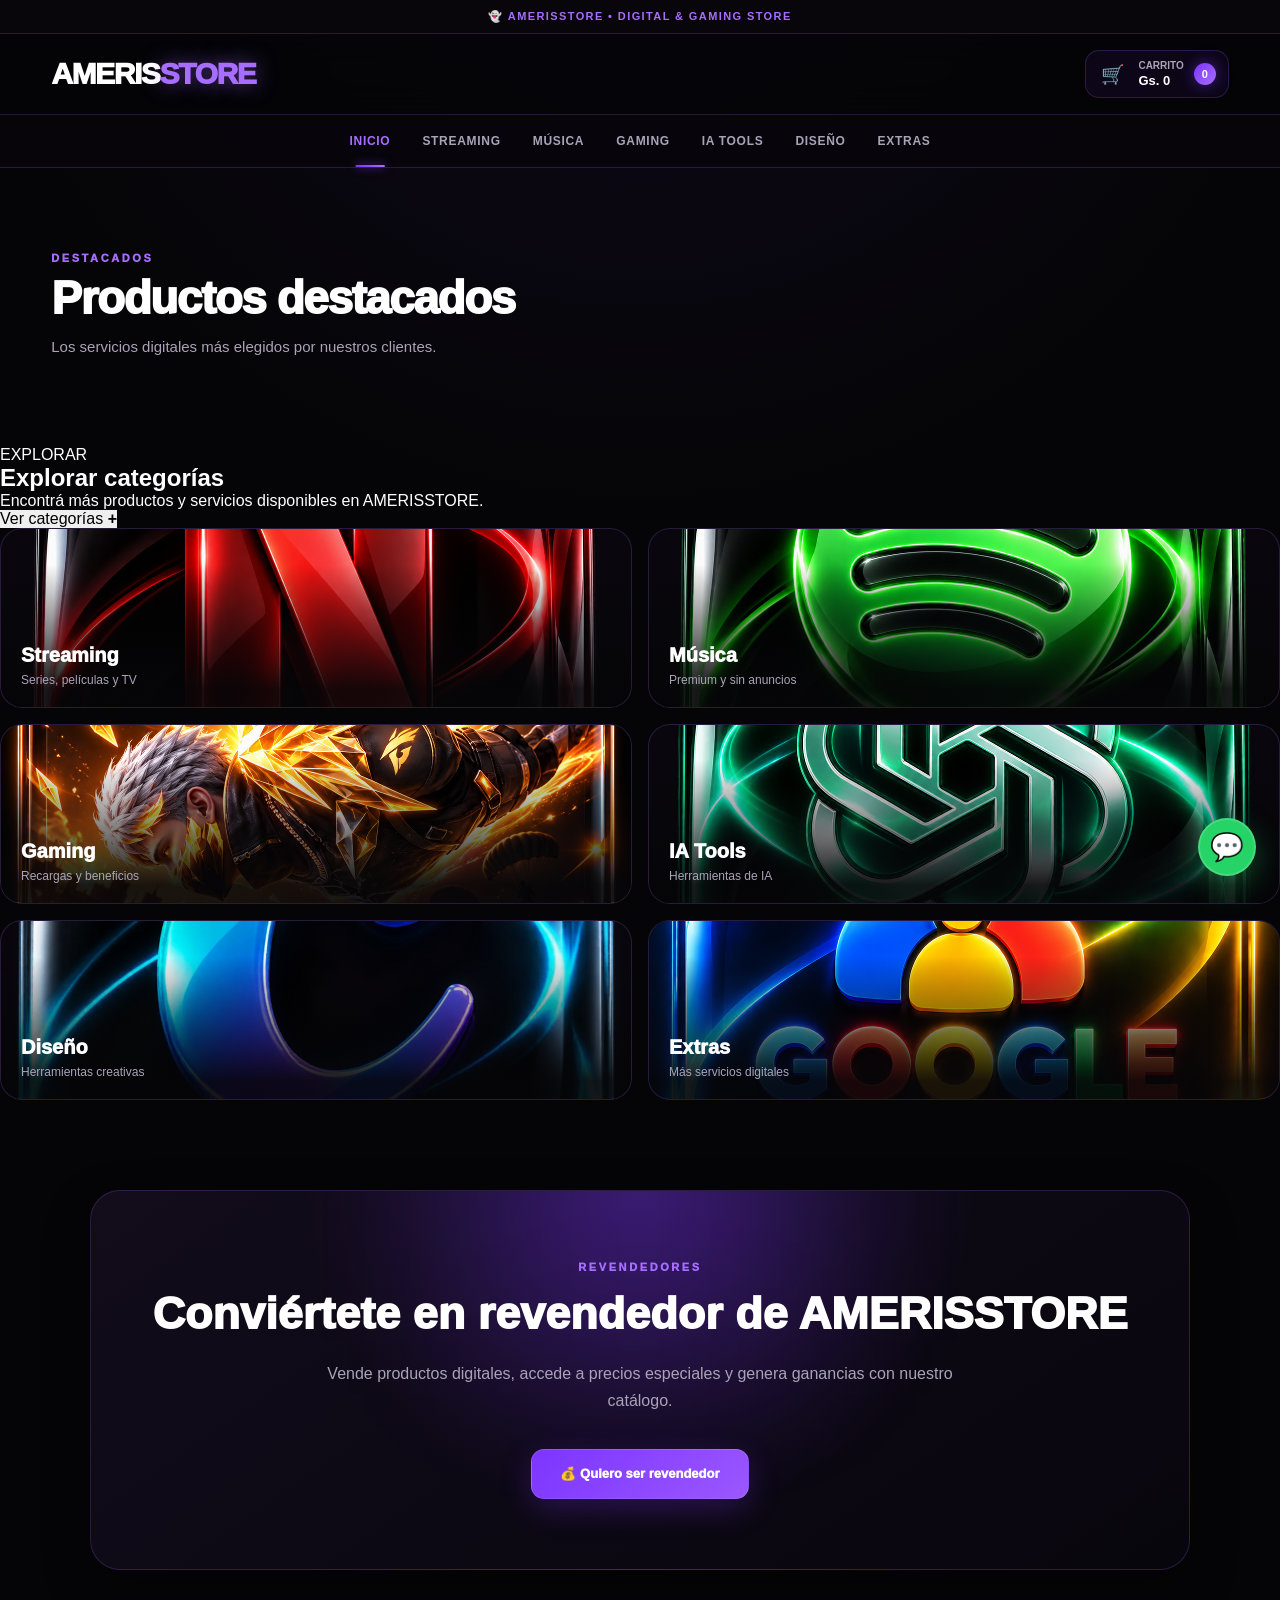
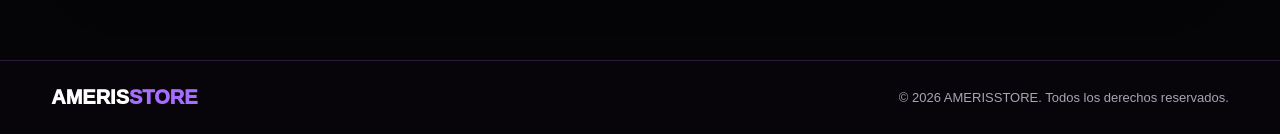
==== commit b98fe2e5: "Update index.html" ====
--- a/index.html
+++ b/index.html
@@ -1,729 +1,1275 @@
 <!DOCTYPE html>
+
 <html lang="es">
 
+
 <head>
 
-    <meta charset="UTF-8">
-
-    <meta
-        name="viewport"
-        content="width=device-width, initial-scale=1.0"
-    >
-
-    <meta
-        name="description"
-        content="AMERISSTORE - Streaming, gaming, música, inteligencia artificial y servicios digitales."
-    >
-
-    <title>AMERISSTORE | Digital Store</title>
-
-    <!-- CSS -->
-    <link rel="stylesheet" href="style.css">
-    <link rel="stylesheet" href="animaciones.css">
+
+<meta charset="UTF-8">
+
+
+<meta
+name="viewport"
+content="width=device-width, initial-scale=1.0"
+>
+
+
+<meta
+name="description"
+content="AMERISSTORE - Streaming, gaming, música, inteligencia artificial y servicios digitales."
+>
+
+
+<title>
+
+AMERISSTORE | Digital Store
+
+</title>
+
+
+
+
+<link rel="stylesheet" href="style.css">
+
+<link rel="stylesheet" href="animaciones.css">
+
 
 </head>
 
 
+
+
+
 <body>
 
 
-    <!-- =====================================================
-         TOP BAR
-    ====================================================== -->
-
-    <div class="top-bar">
-
-        <span>
-            👻 AMERISSTORE • DIGITAL & GAMING STORE
-        </span>
-
-    </div>
-
-
-    <!-- =====================================================
-         HEADER
-    ====================================================== -->
-
-    <header class="header">
-
-        <div class="header-container">
-
-
-            <!-- LOGO -->
-
-            <a
-                href="index.html"
-                class="logo"
-                aria-label="AMERISSTORE - Inicio"
-            >
-                AMERIS<span>STORE</span>
-            </a>
-
-
-            <!-- CARRITO -->
-
-            <a
-                href="carrito.html"
-                class="cart-button"
-                id="cart-button"
-                aria-label="Ver carrito"
-            >
-
-                <span
-                    class="cart-icon"
-                    aria-hidden="true"
-                >
-                    🛒
-                </span>
-
-                <div class="cart-info">
-
-                    <span>
-                        Carrito
-                    </span>
-
-                    <strong id="cart-total">
-                        Gs. 0
-                    </strong>
-
-                </div>
-
-                <span
-                    class="cart-count"
-                    id="cart-count"
-                >
-                    0
-                </span>
-
-            </a>
-
-
-            <!-- MENU MOVIL -->
-
-            <button
-                class="menu-toggle"
-                id="menu-toggle"
-                type="button"
-                aria-label="Abrir menú"
-                aria-controls="main-menu"
-                aria-expanded="false"
-            >
-                ☰
-            </button>
-
-        </div>
-
-    </header>
-
-
-    <!-- =====================================================
-         MENU PRINCIPAL
-    ====================================================== -->
-
-    <nav
-        class="menu"
-        id="main-menu"
-        aria-label="Navegación principal"
-    >
-
-        <a
-            href="index.html"
-            class="active"
-        >
-            INICIO
-        </a>
-
-        <a href="streaming.html">
-            STREAMING
-        </a>
-
-        <a href="musica.html">
-            MÚSICA
-        </a>
-
-        <a href="gaming.html">
-            GAMING
-        </a>
-
-        <a href="ia.html">
-            IA TOOLS
-        </a>
-
-        <a href="diseno.html">
-            DISEÑO
-        </a>
-
-        <a href="extras.html">
-            EXTRAS
-        </a>
-
-    </nav>
-
-
-    <!-- =====================================================
-         CONTENIDO PRINCIPAL
-    ====================================================== -->
-
-    <main>
-
-
-        <!-- =================================================
-             PRODUCTOS DESTACADOS
-        ================================================== -->
-
-        <section
-            class="featured"
-            id="productos"
-        >
-
-            <div class="section-title fade-up">
-
-                <span class="section-label">
-                    DESTACADOS
-                </span>
-
-                <h1>
-                    Productos destacados
-                </h1>
-
-                <p>
-                    Los servicios digitales más elegidos por nuestros clientes.
-                </p>
-
-            </div>
-
-
-            <div class="products-grid">
-
-
-                <!-- FREE FIRE -->
-
-                <article class="product-card fade-up hover-lift">
-
-                    <a href="freefire.html">
-
-                        <div class="product-image image-zoom">
-
-                            <img
-                                src="assets/productos/freefire.png"
-                                alt="Recargas Free Fire"
-                                loading="lazy"
-                            >
-
-                            <span class="product-badge badge-pulse">
-                                OFERTA
-                            </span>
-
-                        </div>
-
-
-                        <div class="product-info">
-
-                            <span class="product-category">
-                                GAMING
-                            </span>
-
-                            <h2>
-                                Recargas Free Fire
-                            </h2>
-
-                            <p>
-                                Diamantes Free Fire mediante ID de jugador.
-                            </p>
-
-
-                            <div class="product-bottom">
-
-                                <div class="price">
-
-                                    <small>
-                                        Desde
-                                    </small>
-
-                                    <strong>
-                                        Gs. 6.000
-                                    </strong>
-
-                                </div>
-
-                                <span
-                                    class="product-arrow"
-                                    aria-hidden="true"
-                                >
-                                    →
-                                </span>
-
-                            </div>
-
-                        </div>
-
-                    </a>
-
-                </article>
-
-
-                <!-- CANVA PRO -->
-
-                <article class="product-card fade-up hover-lift">
-
-                    <a href="producto.html?id=canva">
-
-                        <div class="product-image image-zoom">
-
-                            <img
-                                src="assets/productos/canva.png"
-                                alt="Canva Pro"
-                                loading="lazy"
-                            >
-
-                            <span class="product-badge">
-                                PRO
-                            </span>
-
-                        </div>
-
-
-                        <div class="product-info">
-
-                            <span class="product-category">
-                                DISEÑO
-                            </span>
-
-                            <h2>
-                                Canva Pro
-                            </h2>
-
-                            <p>
-                                Diseños profesionales con funciones Premium.
-                            </p>
-
-
-                            <div class="product-bottom">
-
-                                <div class="price">
-
-                                    <small>
-                                        Primer mes
-                                    </small>
-
-                                    <strong>
-                                        Gs. 5.000
-                                    </strong>
-
-                                </div>
-
-                                <span
-                                    class="product-arrow"
-                                    aria-hidden="true"
-                                >
-                                    →
-                                </span>
-
-                            </div>
-
-                        </div>
-
-                    </a>
-
-                </article>
-
-
-                <!-- SPOTIFY -->
-
-                <article class="product-card fade-up hover-lift">
-
-                    <a href="producto.html?id=spotify">
-
-                        <div class="product-image image-zoom">
-
-                            <img
-                                src="assets/productos/spotify.png"
-                                alt="Spotify Premium"
-                                loading="lazy"
-                            >
-
-                            <span class="product-badge popular">
-                                POPULAR
-                            </span>
-
-                        </div>
-
-
-                        <div class="product-info">
-
-                            <span class="product-category">
-                                MÚSICA
-                            </span>
-
-                            <h2>
-                                Spotify Premium
-                            </h2>
-
-                            <p>
-                                Música sin anuncios y sin límites.
-                            </p>
-
-
-                            <div class="product-bottom">
-
-                                <div class="price">
-
-                                    <small>
-                                        Desde
-                                    </small>
-
-                                    <strong>
-                                        Gs. 25.000
-                                    </strong>
-
-                                </div>
-
-                                <span
-                                    class="product-arrow"
-                                    aria-hidden="true"
-                                >
-                                    →
-                                </span>
-
-                            </div>
-
-                        </div>
-
-                    </a>
-
-                </article>
-
-
-                <!-- FLUJO TV -->
-
-                <article class="product-card fade-up hover-lift">
-
-                    <a href="producto.html?id=flujotv">
-
-                        <div class="product-image image-zoom">
-
-                            <img
-                                src="assets/productos/flujotv.png"
-                                alt="Flujo TV"
-                                loading="lazy"
-                            >
-
-                            <span class="product-badge">
-                                STREAMING
-                            </span>
-
-                        </div>
-
-
-                        <div class="product-info">
-
-                            <span class="product-category">
-                                STREAMING
-                            </span>
-
-                            <h2>
-                                Flujo TV
-                            </h2>
-
-                            <p>
-                                Canales en vivo, deportes y entretenimiento.
-                            </p>
-
-
-                            <div class="product-bottom">
-
-                                <div class="price">
-
-                                    <small>
-                                        Desde
-                                    </small>
-
-                                    <strong>
-                                        Gs. 40.000
-                                    </strong>
-
-                                </div>
-
-                                <span
-                                    class="product-arrow"
-                                    aria-hidden="true"
-                                >
-                                    →
-                                </span>
-
-                            </div>
-
-                        </div>
-
-                    </a>
-
-                </article>
-
-
-            </div>
-
-        </section>
-
-
-        <!-- =================================================
-             EXPLORAR CATEGORIAS
-             Visible principalmente en móvil
-        ================================================== -->
-
-        <section class="mobile-more-products fade-up">
-
-            <div class="more-products-head">
-
-                <span class="more-eyebrow">
-                    EXPLORAR
-                </span>
-
-                <h2>
-                    Explorar categorías
-                </h2>
-
-                <p>
-                    Encontrá más productos y servicios disponibles en AMERISSTORE.
-                </p>
-
-            </div>
-
-
-            <button
-                class="more-products-toggle"
-                id="moreProductsToggle"
-                type="button"
-                aria-expanded="false"
-                aria-controls="moreProductsMenu"
-            >
-
-                <span>
-                    Ver categorías
-                </span>
-
-                <strong
-                    id="moreProductsIcon"
-                    aria-hidden="true"
-                >
-                    +
-                </strong>
-
-            </button>
-
-
-            <div
-                class="more-products-menu"
-                id="moreProductsMenu"
-            >
-
-
-                <a href="streaming.html">
-
-                    <span class="category-menu-icon">
-                        📺
-                    </span>
-
-                    <div>
-
-                        <strong>
-                            Streaming
-                        </strong>
-
-                        <small>
-                            Series, películas y TV
-                        </small>
-
-                    </div>
-
-                </a>
-
-
-                <a href="musica.html">
-
-                    <span class="category-menu-icon">
-                        🎵
-                    </span>
-
-                    <div>
-
-                        <strong>
-                            Música
-                        </strong>
-
-                        <small>
-                            Premium y sin anuncios
-                        </small>
-
-                    </div>
-
-                </a>
-
-
-                <a href="gaming.html">
-
-                    <span class="category-menu-icon">
-                        🎮
-                    </span>
-
-                    <div>
-
-                        <strong>
-                            Gaming
-                        </strong>
-
-                        <small>
-                            Recargas y beneficios
-                        </small>
-
-                    </div>
-
-                </a>
-
-
-                <a href="ia.html">
-
-                    <span class="category-menu-icon">
-                        🤖
-                    </span>
-
-                    <div>
-
-                        <strong>
-                            IA Tools
-                        </strong>
-
-                        <small>
-                            Herramientas de IA
-                        </small>
-
-                    </div>
-
-                </a>
-
-
-                <a href="diseno.html">
-
-                    <span class="category-menu-icon">
-                        🎨
-                    </span>
-
-                    <div>
-
-                        <strong>
-                            Diseño
-                        </strong>
-
-                        <small>
-                            Herramientas creativas
-                        </small>
-
-                    </div>
-
-                </a>
-
-
-                <a href="extras.html">
-
-                    <span class="category-menu-icon">
-                        ✨
-                    </span>
-
-                    <div>
-
-                        <strong>
-                            Extras
-                        </strong>
-
-                        <small>
-                            Más servicios digitales
-                        </small>
-
-                    </div>
-
-                </a>
-
-
-            </div>
-
-        </section>
-
-
-        <!-- =================================================
-             REVENDEDORES
-        ================================================== -->
-
-        <section class="reseller-home fade-up">
-
-            <span class="section-label">
-                REVENDEDORES
-            </span>
-
-            <h2>
-                Conviértete en revendedor de AMERISSTORE
-            </h2>
-
-            <p>
-                Vende productos digitales, accede a precios especiales y genera ganancias con nuestro catálogo.
-            </p>
-
-            <a
-                href="https://wa.me/595981841136?text=Hola%20AMERISSTORE,%20estoy%20interesado%20en%20trabajar%20con%20ustedes%20como%20revendedor."
-                target="_blank"
-                rel="noopener noreferrer"
-                class="btn-primary button-animation"
-            >
-                💰 Quiero ser revendedor
-            </a>
-
-        </section>
-
-
-    </main>
-
-
-    <!-- =====================================================
-         WHATSAPP FLOTANTE
-    ====================================================== -->
-
-    <a
-        href="https://wa.me/595981841136?text=Hola%20AMERISSTORE,%20quiero%20consultar%20por%20un%20producto."
-        target="_blank"
-        rel="noopener noreferrer"
-        class="floating-whatsapp"
-        aria-label="Contactar con AMERISSTORE por WhatsApp"
-    >
-        💬
-    </a>
-
-
-    <!-- =====================================================
-         FOOTER
-    ====================================================== -->
-
-    <footer class="footer">
-
-        <div class="footer-simple">
-
-            <strong>
-                AMERIS<span>STORE</span>
-            </strong>
-
-            <p>
-                © 2026 AMERISSTORE. Todos los derechos reservados.
-            </p>
-
-        </div>
-
-    </footer>
-
-
-    <!-- =====================================================
-         JAVASCRIPT
-    ====================================================== -->
-
-    <script src="script.js"></script>
+
+
+
+<!-- =====================================================
+TOP BAR
+===================================================== -->
+
+
+<div class="top-bar">
+
+
+<span>
+
+👻 AMERISSTORE • DIGITAL & GAMING STORE
+
+</span>
+
+
+</div>
+
+
+
+
+
+
+
+
+
+<!-- =====================================================
+HEADER
+===================================================== -->
+
+
+<header class="header">
+
+
+<div class="header-container">
+
+
+
+
+
+<!-- LOGO -->
+
+
+<a
+
+href="index.html"
+
+class="logo"
+
+aria-label="Inicio AMERISSTORE"
+
+>
+
+
+AMERIS<span>STORE</span>
+
+
+</a>
+
+
+
+
+
+
+
+
+
+<!-- CARRITO -->
+
+
+<a
+
+href="carrito.html"
+
+class="cart-button"
+
+id="cart-button"
+
+aria-label="Ver carrito"
+
+>
+
+
+<span class="cart-icon">
+
+🛒
+
+</span>
+
+
+
+
+
+<div class="cart-info">
+
+
+<span>
+
+Carrito
+
+</span>
+
+
+
+<strong id="cart-total">
+
+Gs. 0
+
+</strong>
+
+
+
+</div>
+
+
+
+
+
+
+<span
+
+class="cart-count"
+
+id="cart-count"
+
+>
+
+0
+
+</span>
+
+
+
+
+</a>
+
+
+
+
+
+
+
+
+
+<!-- MENU MOVIL -->
+
+
+<button
+
+class="menu-toggle"
+
+id="menu-toggle"
+
+type="button"
+
+aria-label="Abrir menú"
+
+aria-controls="main-menu"
+
+aria-expanded="false"
+
+>
+
+
+☰
+
+
+</button>
+
+
+
+
+
+</div>
+
+
+</header>
+
+
+
+
+
+
+
+
+
+<!-- =====================================================
+MENU PRINCIPAL
+===================================================== -->
+
+
+<nav
+
+class="menu"
+
+id="main-menu"
+
+aria-label="Navegación principal"
+
+>
+
+
+<a
+
+href="index.html"
+
+class="active"
+
+>
+
+INICIO
+
+</a>
+
+
+
+
+<a href="streaming.html">
+
+STREAMING
+
+</a>
+
+
+
+
+<a href="musica.html">
+
+MÚSICA
+
+</a>
+
+
+
+
+<a href="gaming.html">
+
+GAMING
+
+</a>
+
+
+
+
+<a href="ia.html">
+
+IA TOOLS
+
+</a>
+
+
+
+
+<a href="diseno.html">
+
+DISEÑO
+
+</a>
+
+
+
+
+<a href="extras.html">
+
+EXTRAS
+
+</a>
+
+
+
+</nav>
+
+
+
+
+
+
+
+
+
+<!-- =====================================================
+CONTENIDO
+===================================================== -->
+
+
+<main>
+
+
+
+
+
+
+
+
+
+<!-- =====================================================
+PRODUCTOS DESTACADOS DINÁMICOS
+===================================================== -->
+
+
+<section
+
+class="featured"
+
+id="productos"
+
+>
+
+
+
+<div class="section-title fade-up">
+
+
+<span class="section-label">
+
+DESTACADOS
+
+</span>
+
+
+
+
+<h1>
+
+Productos destacados
+
+</h1>
+
+
+
+
+<p>
+
+Los servicios digitales más elegidos por nuestros clientes.
+
+</p>
+
+
+
+</div>
+
+
+
+
+
+
+
+<div
+
+class="products-grid"
+
+id="featuredProducts"
+
+>
+
+
+<!-- JAVASCRIPT CARGARÁ LOS PRODUCTOS AQUÍ -->
+
+
+</div>
+
+
+
+
+
+</section>
+<!-- =====================================================
+EXPLORAR CATEGORÍAS DINÁMICO
+===================================================== -->
+
+
+<section class="mobile-more-products fade-up">
+
+
+
+<div class="more-products-head">
+
+
+<span class="more-eyebrow">
+
+EXPLORAR
+
+</span>
+
+
+
+<h2>
+
+Explorar categorías
+
+</h2>
+
+
+
+<p>
+
+Encontrá más productos y servicios disponibles en AMERISSTORE.
+
+</p>
+
+
+
+</div>
+
+
+
+
+
+
+
+<button
+
+class="more-products-toggle"
+
+id="moreProductsToggle"
+
+type="button"
+
+aria-expanded="false"
+
+aria-controls="moreProductsMenu"
+
+>
+
+
+<span>
+
+Ver categorías
+
+</span>
+
+
+
+
+<strong
+
+id="moreProductsIcon"
+
+>
+
++
+
+</strong>
+
+
+
+</button>
+
+
+
+
+
+
+
+
+
+<div
+
+class="more-products-menu"
+
+id="moreProductsMenu"
+
+>
+
+
+
+
+
+
+
+<!-- =====================================================
+STREAMING
+===================================================== -->
+
+
+<a
+
+href="streaming.html"
+
+class="category-card-slider"
+
+>
+
+
+
+<div class="category-image-slider">
+
+
+<img
+
+src="assets/productos/netflix.png"
+
+alt="Netflix"
+
+class="active"
+
+>
+
+
+<img
+
+src="assets/productos/disney.png"
+
+alt="Disney+"
+
+>
+
+
+<img
+
+src="assets/productos/HBOMAX.png"
+
+alt="Max"
+
+>
+
+
+<img
+
+src="assets/productos/prime.png"
+
+alt="Prime Video"
+
+>
+
+
+<img
+
+src="assets/productos/flujotv.png"
+
+alt="Flujo TV"
+
+>
+
+
+
+</div>
+
+
+
+
+
+<div class="category-overlay"></div>
+
+
+
+
+
+<div class="category-content">
+
+
+<strong>
+
+Streaming
+
+</strong>
+
+
+
+<small>
+
+Series, películas y TV
+
+</small>
+
+
+
+</div>
+
+
+
+
+</a>
+
+
+
+
+
+
+
+
+
+<!-- =====================================================
+MÚSICA
+===================================================== -->
+
+
+<a
+
+href="musica.html"
+
+class="category-card-slider"
+
+>
+
+
+
+<div class="category-image-slider">
+
+
+<img
+
+src="assets/productos/spotify.png"
+
+alt="Spotify"
+
+class="active"
+
+>
+
+
+<img
+
+src="assets/productos/youtube.png"
+
+alt="YouTube"
+
+>
+
+
+<img
+
+src="assets/productos/deezer.png"
+
+alt="Deezer"
+
+>
+
+
+</div>
+
+
+
+
+
+<div class="category-overlay"></div>
+
+
+
+
+
+<div class="category-content">
+
+
+<strong>
+
+Música
+
+</strong>
+
+
+
+<small>
+
+Premium y sin anuncios
+
+</small>
+
+
+
+</div>
+
+
+
+
+</a>
+
+
+
+
+
+
+
+
+
+<!-- =====================================================
+GAMING
+===================================================== -->
+
+
+<a
+
+href="gaming.html"
+
+class="category-card-slider"
+
+>
+
+
+
+<div class="category-image-slider">
+
+
+<img
+
+src="assets/productos/freefire.png"
+
+alt="Free Fire"
+
+class="active"
+
+>
+
+
+<img
+
+src="assets/productos/mobilelegends.png"
+
+alt="Mobile Legends"
+
+>
+
+
+<img
+
+src="assets/productos/pubg.png"
+
+alt="PUBG"
+
+>
+
+
+<img
+
+src="assets/productos/bloodstrike.png"
+
+alt="Blood Strike"
+
+>
+
+
+<img
+
+src="assets/productos/honorofkings.png"
+
+alt="Honor of Kings"
+
+>
+
+
+
+</div>
+
+
+
+
+
+<div class="category-overlay"></div>
+
+
+
+
+
+<div class="category-content">
+
+
+<strong>
+
+Gaming
+
+</strong>
+
+
+
+<small>
+
+Recargas y beneficios
+
+</small>
+
+
+
+</div>
+
+
+
+
+</a>
+
+
+
+
+
+
+
+
+
+<!-- =====================================================
+IA TOOLS
+===================================================== -->
+
+
+<a
+
+href="ia.html"
+
+class="category-card-slider"
+
+>
+
+
+
+<div class="category-image-slider">
+
+
+<img
+
+src="assets/productos/chatgpt.png"
+
+alt="ChatGPT"
+
+class="active"
+
+>
+
+
+<img
+
+src="assets/productos/gemini.png"
+
+alt="Gemini"
+
+>
+
+
+</div>
+
+
+
+
+
+<div class="category-overlay"></div>
+
+
+
+
+
+<div class="category-content">
+
+
+<strong>
+
+IA Tools
+
+</strong>
+
+
+
+<small>
+
+Herramientas de IA
+
+</small>
+
+
+
+</div>
+
+
+
+
+</a>
+
+
+
+
+
+
+
+
+
+<!-- =====================================================
+DISEÑO
+===================================================== -->
+
+
+<a
+
+href="diseno.html"
+
+class="category-card-slider"
+
+>
+
+
+
+<div class="category-image-slider">
+
+
+<img
+
+src="assets/productos/canva.png"
+
+alt="Canva"
+
+class="active"
+
+>
+
+
+<img
+
+src="assets/productos/capcut.png"
+
+alt="CapCut"
+
+>
+
+
+<img
+
+src="assets/productos/autodesk.png"
+
+alt="Autodesk"
+
+>
+
+
+
+</div>
+
+
+
+
+
+<div class="category-overlay"></div>
+
+
+
+
+
+<div class="category-content">
+
+
+<strong>
+
+Diseño
+
+</strong>
+
+
+
+<small>
+
+Herramientas creativas
+
+</small>
+
+
+
+</div>
+
+
+
+
+</a>
+
+
+
+
+
+
+
+
+
+<!-- =====================================================
+EXTRAS
+===================================================== -->
+
+
+<a
+
+href="extras.html"
+
+class="category-card-slider"
+
+>
+
+
+
+<div class="category-image-slider">
+
+
+<img
+
+src="assets/productos/googleone.png"
+
+alt="Google One"
+
+class="active"
+
+>
+
+
+<img
+
+src="assets/productos/windows.png"
+
+alt="Windows"
+
+>
+
+
+<img
+
+src="assets/productos/numerovirtual.png"
+
+alt="Número Virtual"
+
+>
+
+
+
+</div>
+
+
+
+
+
+<div class="category-overlay"></div>
+
+
+
+
+
+<div class="category-content">
+
+
+<strong>
+
+Extras
+
+</strong>
+
+
+
+<small>
+
+Más servicios digitales
+
+</small>
+
+
+
+</div>
+
+
+
+
+</a>
+
+
+
+
+
+</div>
+
+
+
+</section>
+<!-- =====================================================
+REVENDEDORES
+===================================================== -->
+
+
+<section class="reseller-home fade-up">
+
+
+<span class="section-label">
+
+REVendedores
+
+</span>
+
+
+
+
+
+<h2>
+
+Conviértete en revendedor de AMERISSTORE
+
+</h2>
+
+
+
+
+
+
+<p>
+
+Vende productos digitales, accede a precios especiales y genera ganancias con nuestro catálogo.
+
+</p>
+
+
+
+
+
+
+
+<a
+
+href="https://wa.me/595981841136?text=Hola%20AMERISSTORE,%20estoy%20interesado%20en%20trabajar%20como%20revendedor."
+
+target="_blank"
+
+rel="noopener noreferrer"
+
+class="btn-primary button-animation"
+
+>
+
+
+💰 Quiero ser revendedor
+
+
+</a>
+
+
+
+
+
+
+</section>
+
+
+
+
+
+
+
+
+
+<!-- =====================================================
+WHATSAPP FLOTANTE
+===================================================== -->
+
+
+<a
+
+href="https://wa.me/595981841136?text=Hola%20AMERISSTORE,%20quiero%20consultar%20por%20un%20producto."
+
+target="_blank"
+
+rel="noopener noreferrer"
+
+class="floating-whatsapp"
+
+aria-label="WhatsApp"
+
+>
+
+
+💬
+
+
+</a>
+
+
+
+
+
+
+
+
+
+<!-- =====================================================
+FOOTER
+===================================================== -->
+
+
+<footer class="footer">
+
+
+<div class="footer-simple">
+
+
+
+<strong>
+
+AMERIS<span>STORE</span>
+
+</strong>
+
+
+
+
+
+
+<p>
+
+© 2026 AMERISSTORE. Todos los derechos reservados.
+
+</p>
+
+
+
+
+</div>
+
+
+</footer>
+
+
+
+
+
+
+
+
+
+<!-- =====================================================
+JAVASCRIPT
+===================================================== -->
+
+
+<script src="script.js"></script>
+
+
+
 
 
 </body>
 
+
 </html>
--- a/style.css
+++ b/style.css
@@ -2473,166 +2473,305 @@
 
 
 }
+
 /* =========================================================
-   MAS PRODUCTOS - MOBILE
+   EXPLORAR CATEGORIAS - IMAGENES DINAMICAS
 ========================================================= */
 
-.mobile-more-products{
-    width:min(92%,1100px);
-    margin:45px auto 70px;
+
+.more-products-menu {
+
+    display:grid;
+
+    grid-template-columns:
+    repeat(2,1fr);
+
+    gap:16px;
+
+}
+
+
+
+
+
+.category-card-slider {
+
+    position:relative;
+
+    height:180px;
+
+    overflow:hidden;
+
+    border-radius:22px;
+
+    border:1px solid var(--border);
+
+    background:#09070d;
+
+    display:flex;
+
+    align-items:flex-end;
+
+    transition:.35s ease;
+
+}
+
+
+
+
+
+.category-card-slider:hover {
+
+    transform:translateY(-5px);
+
+    border-color:var(--border-hover);
+
+    box-shadow:
+    0 15px 35px rgba(124,53,255,.25);
+
+}
+
+
+
+
+
+/* CONTENEDOR IMAGEN */
+
+.category-image-slider {
+
+    position:absolute;
+
+    inset:0;
+
+    overflow:hidden;
+
+}
+
+
+
+
+
+.category-image-slider img {
+
+    position:absolute;
+
+    inset:0;
+
+    width:100%;
+
+    height:100%;
+
+    object-fit:cover;
+
+    opacity:0;
+
+    transform:scale(1.08);
+
+    transition:
+    opacity .8s ease,
+    transform 4s ease;
+
+}
+
+
+
+
+
+.category-image-slider img.active {
+
+    opacity:1;
+
+    transform:scale(1);
+
+}
+
+
+
+
+
+/* OSCURECER IMAGEN */
+
+.category-overlay {
+
+    position:absolute;
+
+    inset:0;
+
+    background:
+
+    linear-gradient(
+        180deg,
+        transparent 20%,
+        rgba(5,5,7,.92) 90%
+    );
+
+    z-index:2;
+
+}
+
+
+
+
+
+
+
+/* TEXTO */
+
+.category-content {
+
+    position:relative;
+
+    z-index:3;
+
+    padding:20px;
+
+}
+
+
+
+.category-content strong {
+
+
+    display:block;
+
+    color:white;
+
+    font-size:20px;
+
+    font-weight:1000;
+
+
+}
+
+
+
+.category-content small {
+
+
+    display:block;
+
+    margin-top:6px;
+
+    color:#aaa3b8;
+
+    font-size:12px;
+
+
+}
+
+
+
+
+
+
+
+
+/* OCULTAR ICONOS VIEJOS */
+
+.category-menu-icon {
+
     display:none;
-}
-
-
-.more-products-head{
-    margin-bottom:22px;
-}
-
-
-.more-eyebrow{
-    display:block;
-    margin-bottom:8px;
-
-    color:#a855f7;
-
-    font-size:11px;
-    font-weight:900;
-    letter-spacing:3px;
-}
-
-
-.more-products-head h2{
-    margin:0;
-
-    color:#fff;
-
-    font-size:30px;
-    font-weight:1000;
-}
-
-
-.more-products-head p{
-    margin-top:10px;
-
-    color:#948d9e;
-
-    font-size:14px;
-    line-height:1.5;
-}
-
-
-.more-products-toggle{
-    width:100%;
-    min-height:58px;
-
-    padding:0 20px;
-
-    display:flex;
-    align-items:center;
-    justify-content:space-between;
-
-    background:
-    linear-gradient(
-        135deg,
-        rgba(124,53,255,.22),
-        rgba(168,85,247,.10)
-    );
-
-    border:1px solid rgba(168,85,247,.35);
-    border-radius:16px;
-
-    color:#fff;
-
-    font-size:15px;
-    font-weight:900;
-
-    cursor:pointer;
-}
-
-
-.more-products-toggle span{
-    width:34px;
-    height:34px;
-
-    display:grid;
-    place-items:center;
-
-    border-radius:10px;
-
-    background:#7c3aed;
-
-    font-size:22px;
-
-    transition:.25s;
-}
-
-
-.more-products-menu{
-    max-height:0;
-    overflow:hidden;
-
-    display:grid;
-    grid-template-columns:repeat(2,1fr);
-    gap:12px;
-
-    opacity:0;
-
-    transition:
-    max-height .35s ease,
-    opacity .25s ease,
-    margin-top .25s ease;
-}
-
-
-.more-products-menu.show{
-    max-height:500px;
-    opacity:1;
-    margin-top:16px;
-}
-
-
-.more-products-menu a{
-    min-height:88px;
-
-    padding:18px;
-
-    display:flex;
-    flex-direction:column;
-    align-items:flex-start;
-    justify-content:center;
-    gap:8px;
-
-    background:#0d0913;
-
-    border:1px solid rgba(168,85,247,.20);
-    border-radius:16px;
-
-    color:#fff;
-    text-decoration:none;
-
-    font-size:21px;
-
-    transition:.25s;
-}
-
-
-.more-products-menu a span{
-    font-size:13px;
-    font-weight:900;
-}
-
-
-.more-products-menu a:active{
-    transform:scale(.97);
-}
-
-
-/* SOLO CELULAR */
-
-@media(max-width:768px){
-
-    .mobile-more-products{
-        display:block;
-    }
-
-}
+
+}
+
+
+
+
+
+
+
+
+@media(max-width:600px){
+
+
+.more-products-menu {
+
+
+    grid-template-columns:
+
+    repeat(2,1fr);
+
+
+}
+
+
+
+.category-card-slider {
+
+
+    height:150px;
+
+
+}
+
+
+
+.category-content {
+
+
+    padding:15px;
+
+
+}
+
+
+
+.category-content strong {
+
+
+    font-size:16px;
+
+
+}
+
+
+}
+
+/* =========================================================
+   INDEX - AJUSTES MOVILES FINALES
+========================================================= */
+
+@media (max-width: 600px) {
+  .featured {
+    padding: 46px 0 24px;
+  }
+
+  .featured .product-card {
+    border-radius: 22px;
+  }
+
+  .featured .product-image {
+    height: 240px;
+  }
+
+  .featured .product-info {
+    padding: 22px;
+  }
+
+  .reseller-home {
+    width: calc(100% - 32px);
+    margin: 56px auto;
+    padding: 44px 22px;
+    border-radius: 24px;
+  }
+
+  .reseller-home h2 {
+    margin-top: 12px;
+    font-size: 31px;
+    line-height: 1.08;
+  }
+
+  .reseller-home p {
+    margin: 18px auto 28px;
+    font-size: 14px;
+    line-height: 1.65;
+  }
+
+  .reseller-home .btn-primary {
+    width: 100%;
+  }
+
+  .footer {
+    margin-top: 56px;
+  }
+}
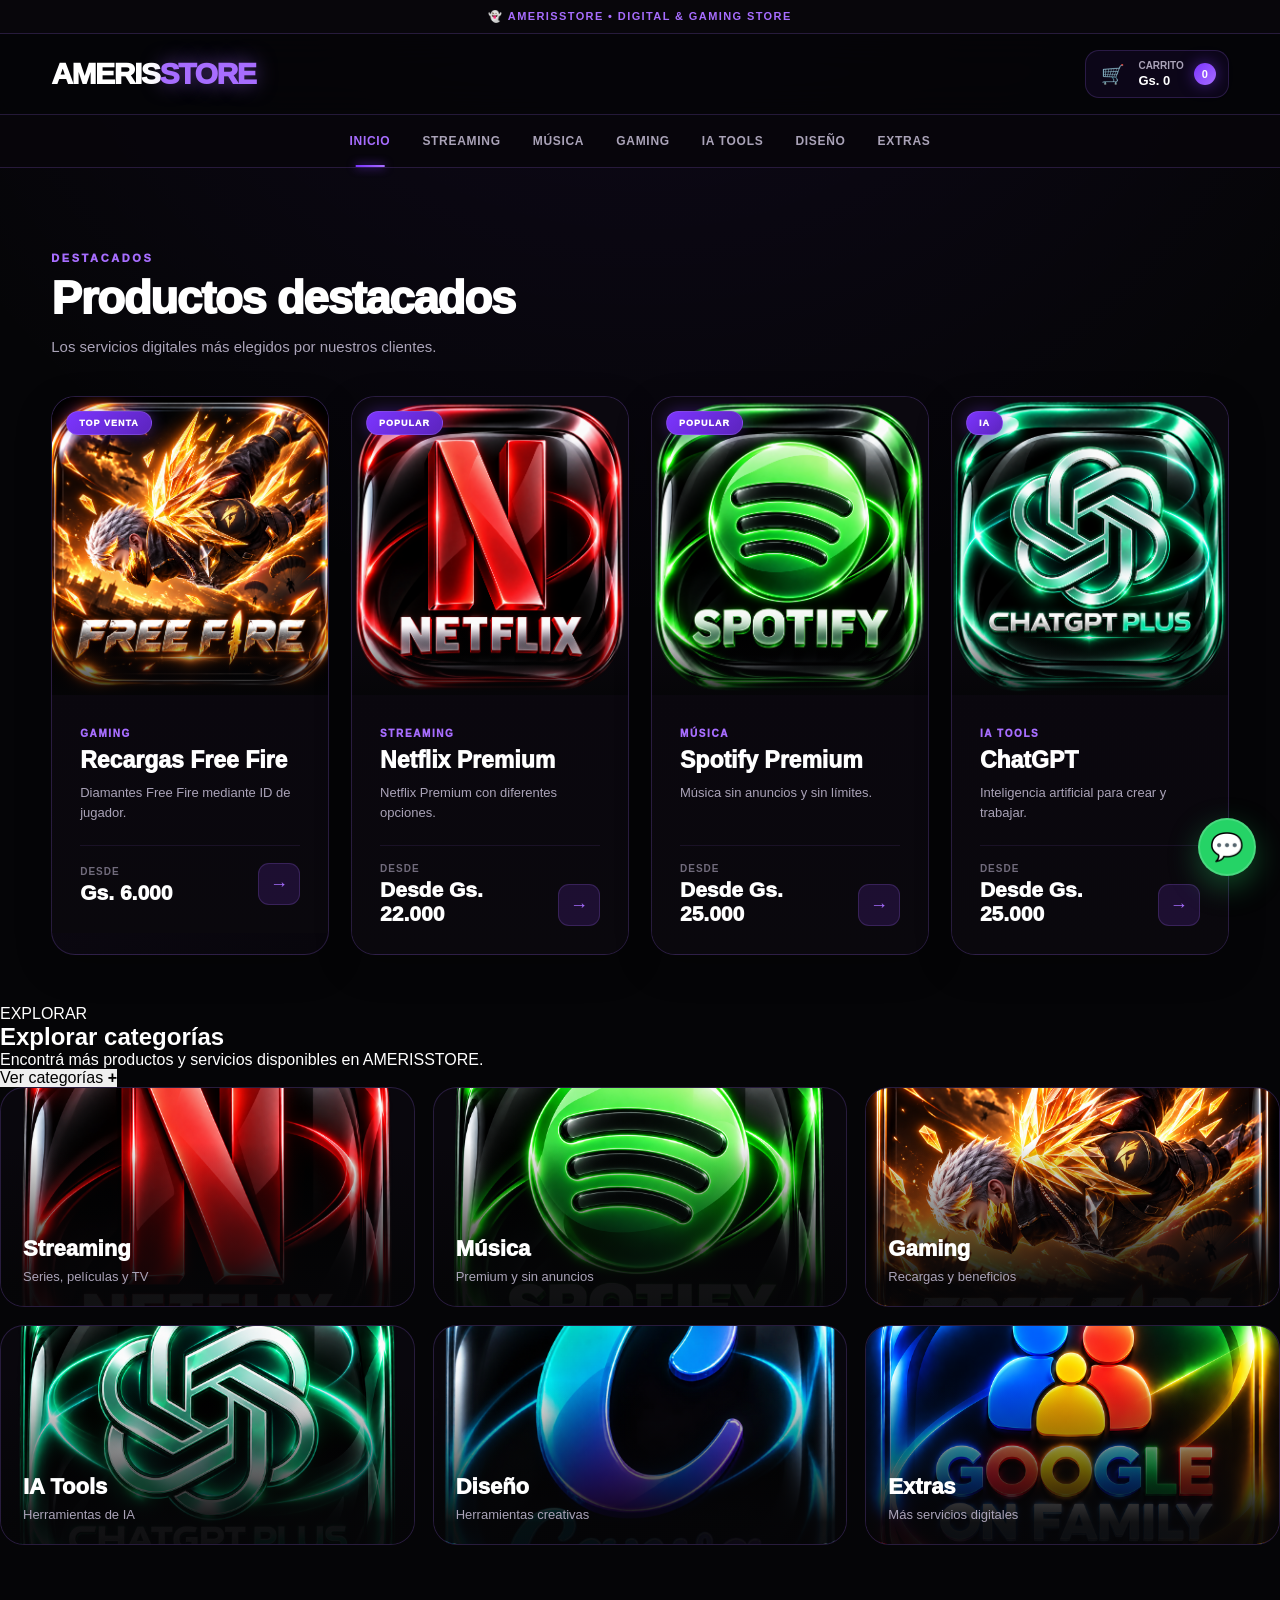
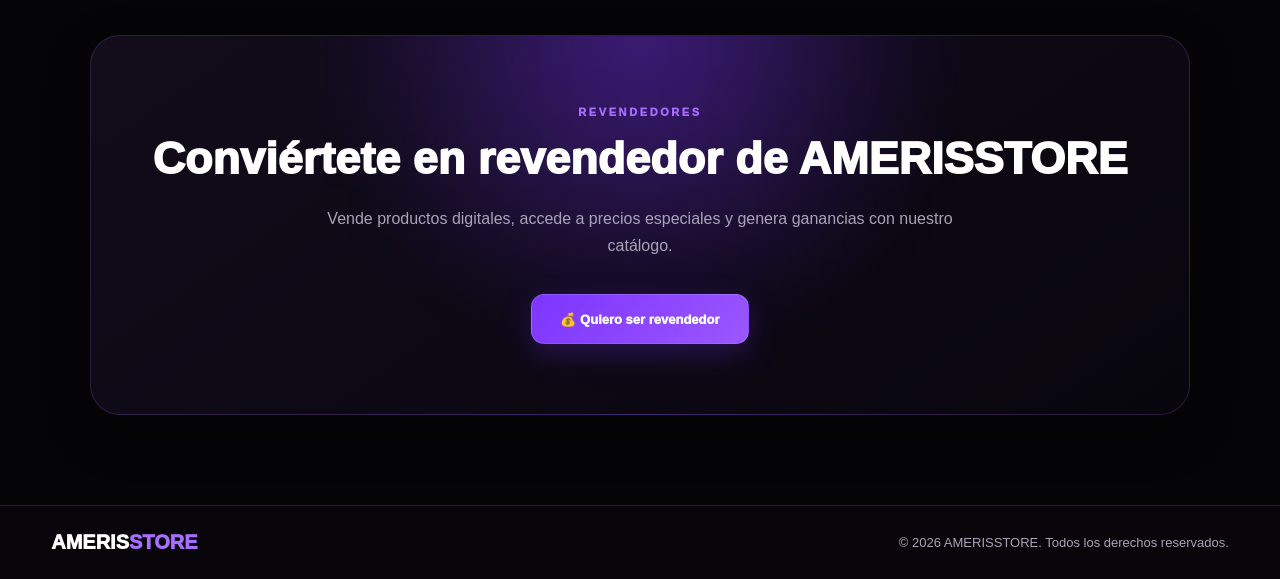
==== commit 3208508f: "Update index.html" ====
--- a/index.html
+++ b/index.html
@@ -29,7 +29,6 @@
 
 
 
-
 <link rel="stylesheet" href="style.css">
 
 <link rel="stylesheet" href="animaciones.css">
@@ -40,7 +39,6 @@
 
 
 
-
 <body>
 
 
@@ -86,9 +84,6 @@
 
 
 
-<!-- LOGO -->
-
-
 <a
 
 href="index.html"
@@ -150,6 +145,7 @@
 
 
 
+
 <strong id="cart-total">
 
 Gs. 0
@@ -179,7 +175,6 @@
 
 
 
-
 </a>
 
 
@@ -219,6 +214,7 @@
 
 
 
+
 </div>
 
 
@@ -262,7 +258,6 @@
 
 
 
-
 <a href="streaming.html">
 
 STREAMING
@@ -271,7 +266,6 @@
 
 
 
-
 <a href="musica.html">
 
 MÚSICA
@@ -280,7 +274,6 @@
 
 
 
-
 <a href="gaming.html">
 
 GAMING
@@ -289,7 +282,6 @@
 
 
 
-
 <a href="ia.html">
 
 IA TOOLS
@@ -298,7 +290,6 @@
 
 
 
-
 <a href="diseno.html">
 
 DISEÑO
@@ -307,7 +298,6 @@
 
 
 
-
 <a href="extras.html">
 
 EXTRAS
@@ -317,17 +307,8 @@
 
 
 </nav>
-
-
-
-
-
-
-
-
-
-<!-- =====================================================
-CONTENIDO
+<!-- =====================================================
+CONTENIDO PRINCIPAL
 ===================================================== -->
 
 
@@ -337,10 +318,6 @@
 
 
 
-
-
-
-
 <!-- =====================================================
 PRODUCTOS DESTACADOS DINÁMICOS
 ===================================================== -->
@@ -368,6 +345,7 @@
 
 
 
+
 <h1>
 
 Productos destacados
@@ -377,6 +355,7 @@
 
 
 
+
 <p>
 
 Los servicios digitales más elegidos por nuestros clientes.
@@ -402,7 +381,13 @@
 >
 
 
-<!-- JAVASCRIPT CARGARÁ LOS PRODUCTOS AQUÍ -->
+<!--
+
+JAVASCRIPT INSERTARÁ
+LOS PRODUCTOS AQUÍ
+
+-->
+
 
 
 </div>
@@ -412,12 +397,28 @@
 
 
 </section>
-<!-- =====================================================
-EXPLORAR CATEGORÍAS DINÁMICO
-===================================================== -->
-
-
-<section class="mobile-more-products fade-up">
+
+
+
+
+
+
+
+
+
+<!-- =====================================================
+EXPLORAR CATEGORÍAS
+SOLO INDEX
+===================================================== -->
+
+
+<section
+
+class="mobile-more-products fade-up"
+
+>
+
+
 
 
 
@@ -432,6 +433,8 @@
 
 
 
+
+
 <h2>
 
 Explorar categorías
@@ -440,6 +443,8 @@
 
 
 
+
+
 <p>
 
 Encontrá más productos y servicios disponibles en AMERISSTORE.
@@ -448,6 +453,7 @@
 
 
 
+
 </div>
 
 
@@ -530,8 +536,11 @@
 >
 
 
-
-<div class="category-image-slider">
+<div
+
+class="category-image-slider"
+
+>
 
 
 <img
@@ -617,7 +626,6 @@
 
 
 
-
 </a>
 
 
@@ -642,8 +650,11 @@
 >
 
 
-
-<div class="category-image-slider">
+<div
+
+class="category-image-slider"
+
+>
 
 
 <img
@@ -675,6 +686,7 @@
 >
 
 
+
 </div>
 
 
@@ -710,7 +722,6 @@
 
 
 
-
 </a>
 
 
@@ -735,8 +746,11 @@
 >
 
 
-
-<div class="category-image-slider">
+<div
+
+class="category-image-slider"
+
+>
 
 
 <img
@@ -822,10 +836,7 @@
 
 
 
-
-</a>
-
-
+</a>
 
 
 
@@ -847,8 +858,11 @@
 >
 
 
-
-<div class="category-image-slider">
+<div
+
+class="category-image-slider"
+
+>
 
 
 <img
@@ -906,10 +920,7 @@
 
 
 
-
-</a>
-
-
+</a>
 
 
 
@@ -931,8 +942,11 @@
 >
 
 
-
-<div class="category-image-slider">
+<div
+
+class="category-image-slider"
+
+>
 
 
 <img
@@ -964,7 +978,6 @@
 >
 
 
-
 </div>
 
 
@@ -1000,10 +1013,7 @@
 
 
 
-
-</a>
-
-
+</a>
 
 
 
@@ -1025,8 +1035,11 @@
 >
 
 
-
-<div class="category-image-slider">
+<div
+
+class="category-image-slider"
+
+>
 
 
 <img
@@ -1049,6 +1062,8 @@
 >
 
 
+<!-- cambiar cuando tengas el nombre real -->
+
 <img
 
 src="assets/productos/numerovirtual.png"
@@ -1094,8 +1109,9 @@
 
 
 
-
-</a>
+</a>
+
+
 
 
 
@@ -1116,7 +1132,7 @@
 
 <span class="section-label">
 
-REVendedores
+REVENDEDORES
 
 </span>
 
--- a/style.css
+++ b/style.css
@@ -2775,3 +2775,242 @@
     margin-top: 56px;
   }
 }
+/* =========================================================
+   EXPLORAR CATEGORIAS PREMIUM
+========================================================= */
+
+
+.more-products-menu {
+
+    display:grid;
+
+    grid-template-columns:
+    repeat(3, minmax(0,1fr));
+
+    gap:18px;
+
+}
+
+
+
+
+
+.category-card-slider {
+
+
+    height:220px;
+
+
+    border-radius:24px;
+
+
+}
+
+
+
+
+.category-image-slider {
+
+
+    position:absolute;
+
+    inset:0;
+
+
+}
+
+
+
+
+.category-image-slider img {
+
+
+    position:absolute;
+
+    inset:0;
+
+
+    width:100%;
+
+    height:100%;
+
+
+    object-fit:cover;
+
+
+    opacity:0;
+
+
+    transform:scale(1.08);
+
+
+    transition:
+
+    opacity .8s ease,
+
+    transform 4s ease;
+
+
+}
+
+
+
+
+
+.category-image-slider img.active {
+
+
+    opacity:1;
+
+
+    transform:scale(1);
+
+
+}
+
+
+
+
+
+.category-overlay {
+
+
+    position:absolute;
+
+
+    inset:0;
+
+
+    z-index:2;
+
+
+    background:
+
+
+    linear-gradient(
+
+        180deg,
+
+        transparent 25%,
+
+        rgba(5,5,7,.95) 90%
+
+    );
+
+
+}
+
+
+
+
+
+.category-content {
+
+
+    position:relative;
+
+
+    z-index:3;
+
+
+    padding:22px;
+
+
+}
+
+
+
+
+
+.category-content strong {
+
+
+    display:block;
+
+
+    color:white;
+
+
+    font-size:22px;
+
+
+    font-weight:1000;
+
+
+}
+
+
+
+
+
+.category-content small {
+
+
+    display:block;
+
+
+    margin-top:7px;
+
+
+    color:var(--gray);
+
+
+    font-size:13px;
+
+
+}
+
+
+
+
+
+
+
+@media(max-width:900px){
+
+
+.more-products-menu {
+
+
+    grid-template-columns:
+
+    repeat(2,1fr);
+
+
+}
+
+
+
+}
+
+
+
+
+
+@media(max-width:600px){
+
+
+.more-products-menu {
+
+
+    grid-template-columns:
+
+    1fr;
+
+
+}
+
+
+
+
+.category-card-slider {
+
+
+    height:180px;
+
+
+}
+
+
+
+}
